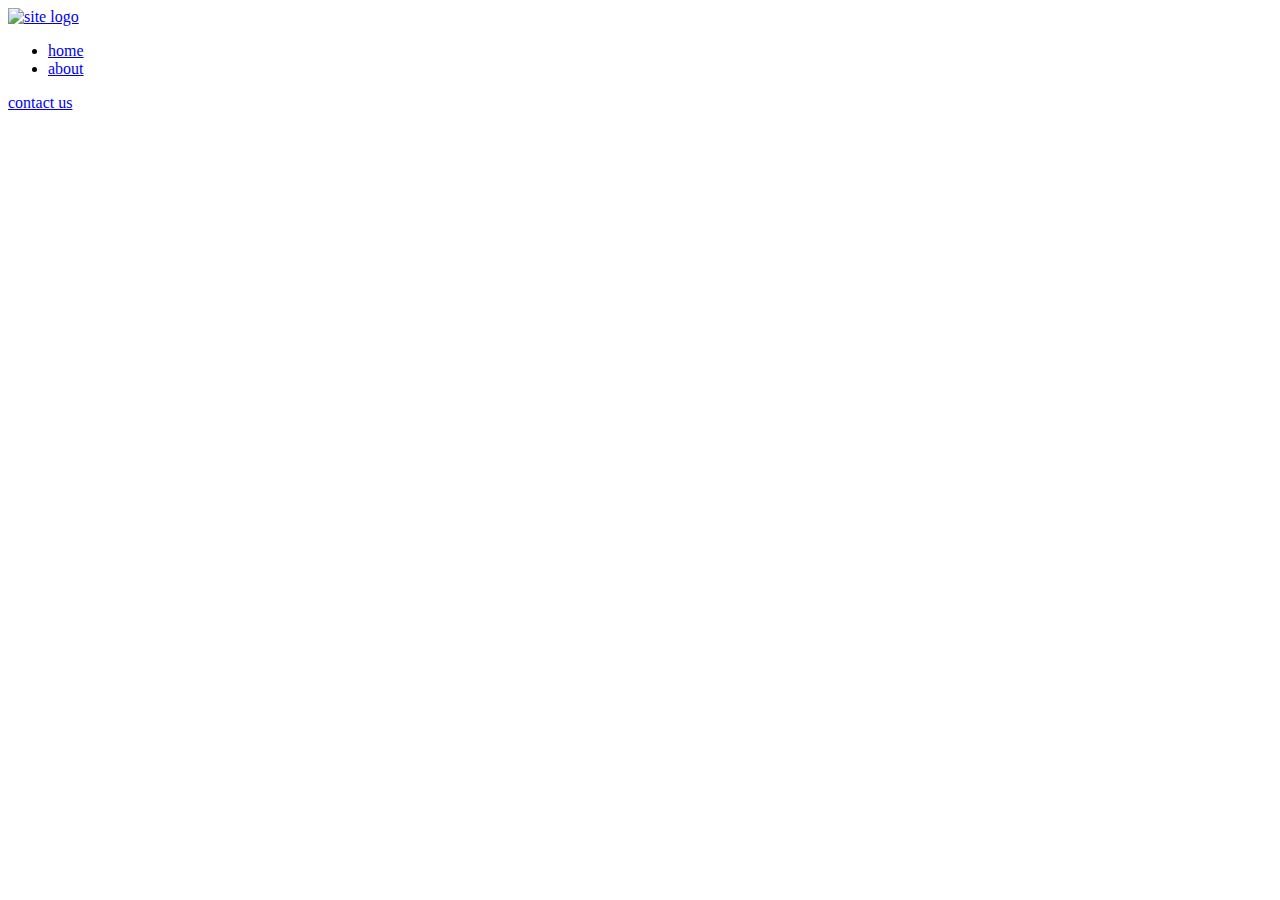
==== index.html @ 098c2d36 "site-header" ====
<!DOCTYPE html>
<html lang="en">
<head>
    <meta charset="UTF-8">
    <meta http-equiv="X-UA-Compatible" content="IE=edge">
    <meta name="viewport" content="width=device-width, initial-scale=1.0">
    <title>Document</title>

    <link rel="stylesheet" href="./css/normalize.css">
    <link rel="stylesheet" href="./css/style.css">

    <!-- <link rel="stylesheet" href="./css/main.min.css"> -->
</head>
<body>

    <!-- Header start -->


    <!-- Header finish -->
    
    <header class="site-header">
        <div class="container">
            <div class="site-header__wrapper header-wrapper">
                <a class="header-wrapper__logo" href="index.html">
                    <img class="header-wrapper__img" src="./images/logo.svg" alt="site logo">
                </a>
                <ul class="header-wrapper__list header-list">
                    <li class="header-list__item">
                        <a class="header-list__link" href="index.html">home</a>
                    </li>
                    <li class="header-list__item">
                        <a class="header-list__link" href="#">about</a>
                    </li>
                </ul>
                <a class="header-wrapper__contact" href="#">contact us</a>
            </div>
        </div>
    </header>
    <!-- Main start -->

    <main class="site-main">

        <!-- Hero section start  -->

        <section class="hero-section">

        </section>

        <!-- Hero section finish  -->

    </main>

    <!-- Main finish  -->

    <!-- Footer start -->

    <footer class="site-footer">

    </footer>
    
    <!-- Footer finish -->


    <script src="./js/main.js"></script>
</body>
</html>
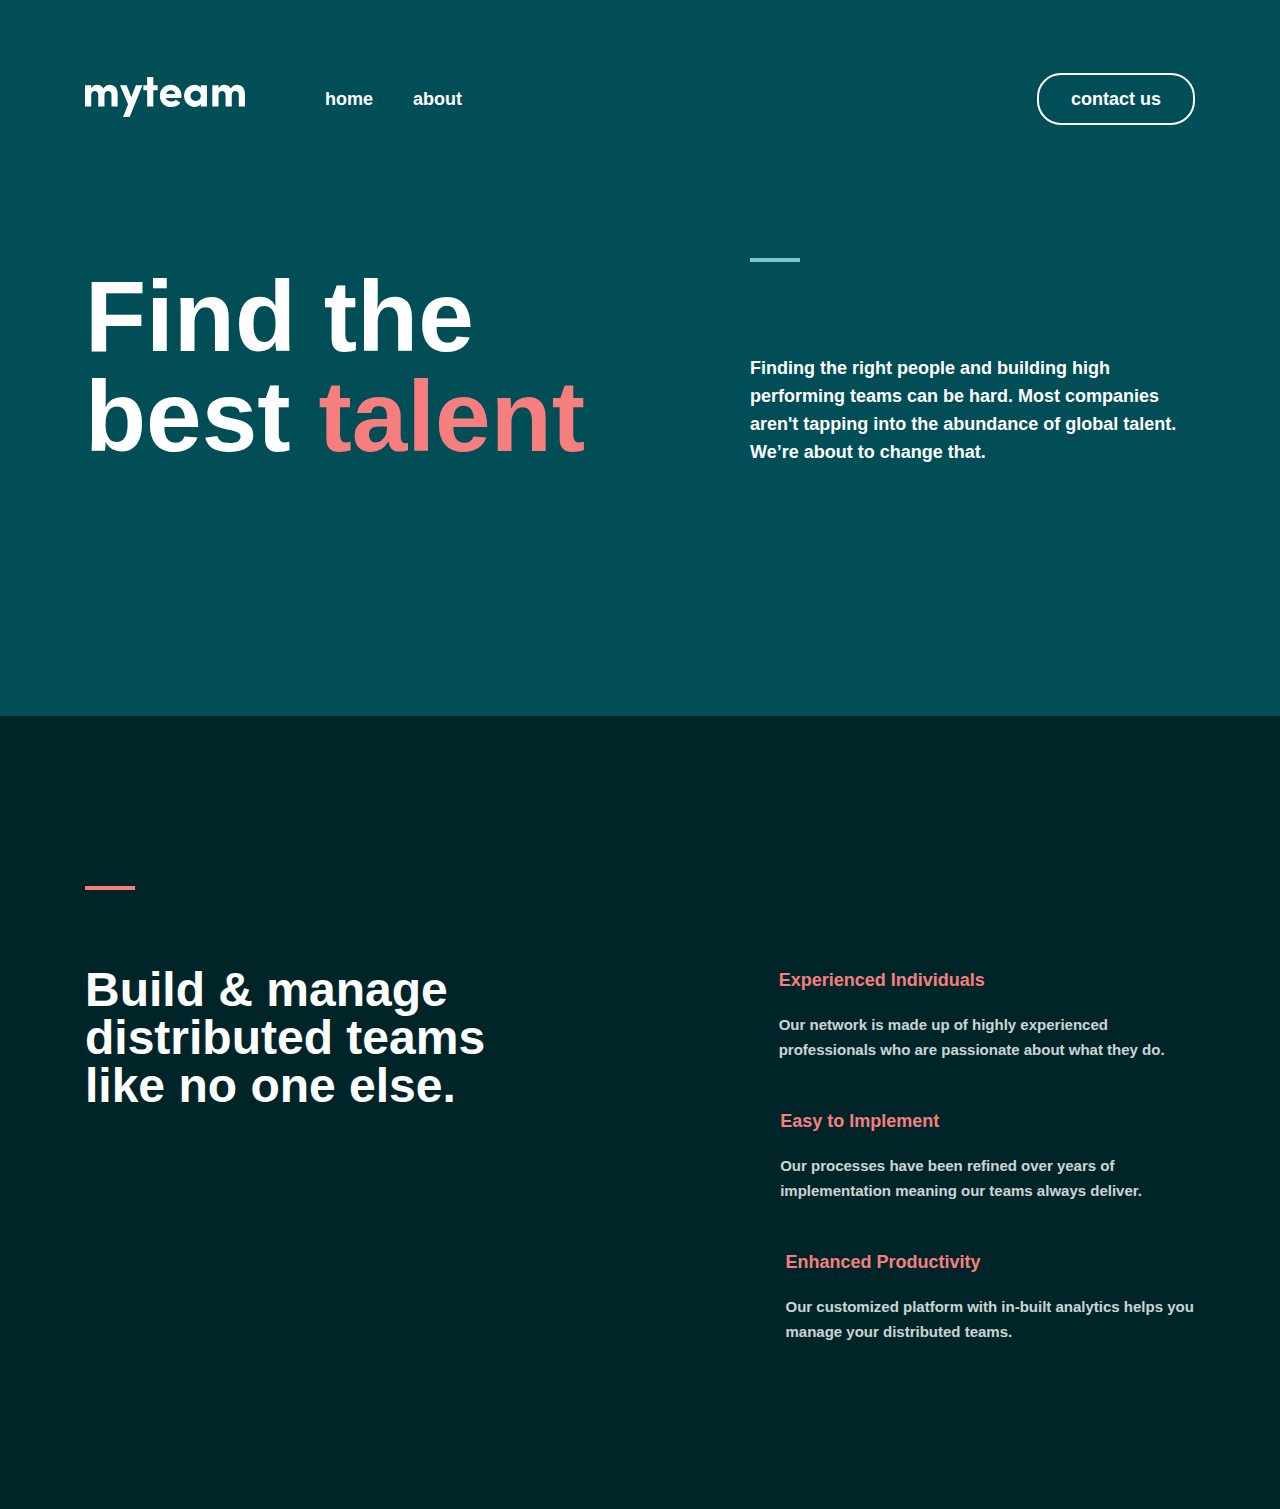
==== commit b46ec6c9: "Merge pull request #1 from Yashnarbek/main" ====
--- a/index.html
+++ b/index.html
@@ -7,7 +7,7 @@
     <title>Document</title>
 
     <link rel="stylesheet" href="./css/normalize.css">
-    <link rel="stylesheet" href="./css/style.css">
+    <link rel="stylesheet" href="./css/main.css">
 
     <!-- <link rel="stylesheet" href="./css/main.min.css"> -->
 </head>
@@ -41,13 +41,52 @@
     <main class="site-main">
 
         <!-- Hero section start  -->
-
         <section class="hero-section">
-
+            <div class="container">
+                <div class="hero-section__wrapper hero-inner">
+                    <div class="hero-inner__left">
+                        <h1 class="hero-inner__heading">Find the best <span class="talant">talent</span></h1>
+                    </div>
+                    <div class="hero-inner__right">
+                        <p class="hero-inner__title">Finding the right people and building high performing teams can be hard. Most companies aren't tapping into the abundance of global talent. We’re about to change that.</p>
+                    </div>
+                </div>
+            </div>
         </section>
-
         <!-- Hero section finish  -->
 
+
+        <!-- build section start -->
+        <section class="build-section">
+            <div class="container">
+                <div class="build-section__wrapper">
+                    <div class="build-section__left">
+                        <h2 class="build-section__heading">Build & manage distributed teams like no one else.</h2>
+                    </div>
+                    <ul class="build-section__right build-list">
+                        <li class="build-list__item">
+                            <div class="build-list__box build-item-box">
+                                <h3 class="build-item-box__heading">Experienced Individuals</h3>
+                                <p class="build-item-box__title">Our network is made up of highly experienced professionals who are passionate about what they do.</p>
+                            </div>
+                        </li>
+                        <li class="build-list__item">
+                            <div class="build-list__box build-item-box">
+                                <h3 class="build-item-box__heading">Easy to Implement</h3>
+                                <p class="build-item-box__title">Our processes have been refined over years of implementation meaning our teams always deliver.</p>
+                            </div>
+                        </li>
+                        <li class="build-list__item">
+                            <div class="build-list__box build-item-box">
+                                <h3 class="build-item-box__heading">Enhanced Productivity</h3>
+                                <p class="build-item-box__title">Our customized platform with in-built analytics helps you manage your distributed teams.</p>
+                            </div>
+                        </li>
+                    </ul>
+                </div>
+            </div>
+        </section>
+        <!-- build section finish  -->
     </main>
 
     <!-- Main finish  -->
--- a/css/main.css
+++ b/css/main.css
@@ -0,0 +1,319 @@
+/* ROOT */
+:root{
+    --main-font-family: "Livvic", "Arial", sans-serif; 
+    --main-regular-font-weight: 600;
+    --main-body-bg-color: #fff;
+    --main-text-color: #F67E7E;
+    --main-font-size:15px;
+}
+/* livvic-regular - latin */
+@font-face {
+  font-family: "Livvic";
+  font-style: normal;
+  font-weight: 400;
+  font-display: swap;
+  src: 
+       url("../fonts/livvic-v13-latin-regular.woff2") format("woff2"), /* Chrome 26+, Opera 23+, Firefox 39+ */
+       url("../fonts/livvic-v13-latin-regular.woff") format("woff"); /* Chrome 6+, Firefox 3.6+, IE 9+, Safari 5.1+ */
+}
+/* livvic-600 - latin */
+@font-face {
+  font-family: "Livvic";
+  font-style: normal;
+  font-weight: 600;
+  font-display: swap;
+  src:
+       url("../fonts/livvic-v13-latin-600.woff2") format("woff2"), /* Chrome 26+, Opera 23+, Firefox 39+ */
+       url("../fonts/livvic-v13-latin-600.woff") format("woff"); /* Chrome 6+, Firefox 3.6+, IE 9+, Safari 5.1+ */
+}
+/* livvic-700 - latin */
+@font-face {
+  font-family: "Livvic";
+  font-style: normal;
+  font-weight: 700;
+  font-display: swap;
+  src: 
+       url("../fonts/livvic-v13-latin-700.woff2") format("woff2"), /* Chrome 26+, Opera 23+, Firefox 39+ */
+       url("../fonts/livvic-v13-latin-700.woff") format("woff"); /* Chrome 6+, Firefox 3.6+, IE 9+, Safari 5.1+ */
+}
+
+*{
+    box-sizing: border-box;
+}
+
+html{
+    height: 100%;
+}
+
+img{
+    display: block;
+    height: 100%;
+}
+
+body{
+    font-family: "Livvic", "Arial", sans-serif; 
+    font-weight: 400;
+    display: flex;
+    flex-direction: column;
+    height: 100%;
+    margin: 0;
+    background-color: var(--main-body-bg-color);
+}
+
+.container{
+    max-width: 1150px;
+    margin: 0 auto;
+    padding: 0 20px;
+}
+.site-main{
+    flex-grow: 1;
+}
+   
+    /* Header start */
+
+.site-header {
+    padding-top: 73px;
+    padding-bottom: 73px;
+    background-color: #014E56;
+}
+.site-header__wrapper {
+    display: flex;
+    align-items: center;
+}
+
+.header-wrapper__logo {
+    display: inline-block;
+    text-decoration: none;
+}
+.header-wrapper__img {
+    display: inline-block;
+}
+.header-wrapper__list {
+    list-style: none;
+    display: flex;
+    align-items: center;
+    margin: 0 auto 0 80px;
+    padding-left: 0;
+}
+.header-list__item {
+    margin-right: 40px;
+}
+.header-list__item:last-child {
+    margin-right: 0;
+}
+.header-list__link {
+    text-decoration: none;
+    font-weight: var(--main-regular-font-weight);
+    font-size: 18px;
+    line-height: 28px;
+    color: var(--main-body-bg-color);
+}
+.header-list__link:hover {
+    color: var(--main-text-color);
+}
+.header-wrapper__contact {
+    padding: 10px 32px;
+    font-weight: var(--main-regular-font-weight);
+    font-size: 18px;
+    line-height: 28px;
+    text-decoration: none;
+    color: var(--main-body-bg-color);
+    border: 2px solid #ffffff;
+    border-radius: 24px;
+}
+.header-wrapper__contact:hover {
+    background-color: var(--main-body-bg-color);
+    color: #002529;
+}
+
+    /* Header finish */
+
+    /* Main start */
+
+    /* Hero section start */
+
+.hero-section {
+    overflow: hidden;
+    background-color: #014E56;
+    padding-top: 60px;
+    padding-bottom: 250px;
+}
+.hero-section__wrapper {
+    display: flex;
+    justify-content: space-between;
+    align-items: flex-end;
+}
+.hero-inner__left {
+    position: relative;
+    width: 600px;
+}
+.hero-inner__left::before {
+    position: absolute;
+    top: 10px;
+    left: -140px;
+    margin-bottom: 70px;
+    content: "";
+    display: inline-block;
+    width: 100px;
+    height: 400px;
+    background-image: url("../images/left-cercle.svg");
+    background-repeat: no-repeat;
+    background-size: contain;
+}
+.hero-inner__heading {
+    margin-top: 0;
+    margin-bottom: 0;
+    font-weight: 700;
+    font-size: 100px;
+    line-height: 100px;
+    color: var(--main-body-bg-color);
+}
+.talant {
+    color: var(--main-text-color);
+    font-weight: 700;
+    font-size: 100px;
+    line-height: 100px;
+}
+.hero-inner__right {
+    position: relative;
+    width: 445px;
+}
+.hero-inner__right::before {
+    margin-bottom: 70px;
+    content: "";
+    display: inline-block;
+    width: 50px;
+    height: 4px;
+    background-color: #79C8C7;
+}
+.hero-inner__right::after {
+    position: absolute;
+    top: 347px;
+    margin-bottom: 70px;
+    content: "";
+    display: inline-block;
+    width: 400px;
+    height: 400px;
+    background-image: url("../images/cercle.svg");
+    background-repeat: no-repeat;
+    background-size: contain;
+}
+.hero-inner__title {
+    margin-bottom: 0;
+    font-weight: var(--main-regular-font-weight);
+    font-size: 18px;
+    line-height: 28px;
+    color: var(--main-body-bg-color);
+}       
+
+     /* Hero section finish */
+/* build section start  */
+.build-section {
+    overflow: hidden;
+    padding-top: 250px;
+    padding-bottom: 120px;
+    background-color: #002529;
+}
+.build-section__wrapper {
+    display: flex;
+    justify-content: space-between;
+}
+.build-section__left {
+    position: relative;
+    width: 440px;
+}
+.build-section__left::before {
+    position: absolute;
+    top: -80px;
+    margin-bottom: 70px;
+    content: "";
+    display: inline-block;
+    width: 50px;
+    height: 4px;
+    background-color: #F67E7E;
+}
+.build-section__heading {
+    margin-top: 0;
+    font-weight: 700;
+    font-size: 48px;
+    line-height: 48px;
+    color: var(--main-body-bg-color);
+}
+.build-section__right {
+    position: relative;
+    width: 500px;
+    padding-left: 0;
+    margin: 0;
+}
+.build-section__right::after {
+    position: absolute;
+    right: -180px;
+    top: 290px;
+    content: "";
+    display: inline-block;
+    width: 120px;
+    height: 250px;
+    background-image: url("../images/cercle-right.svg");
+    background-repeat: no-repeat;
+    background-size: contain;
+}
+.build-list__item {
+    display: flex;
+    margin-bottom: 30px;
+    align-items: center;
+}
+.build-list__item:first-child::before {
+    content: "";
+    display: inline-block;
+    margin-right: 20px;
+    width: 110px;
+    height: 100px;
+    background-image: url("../images/experienced.svg");
+    background-repeat: no-repeat;
+    background-size: contain;
+}
+.build-list__item:nth-child(2)::before {
+    content: "";
+    display: inline-block;
+    margin-right: 20px;
+    width: 110px;
+    height: 100px;
+    background-image: url("../images/easy.svg");
+    background-repeat: no-repeat;
+    background-size: contain;
+}
+.build-list__item:last-child::before {
+    content: "";
+    display: inline-block;
+    margin-right: 20px;
+    width: 110px;
+    height: 100px;
+    background-image: url("../images/enhenced.svg");
+    background-repeat: no-repeat;
+    background-size: contain;
+}
+.build-item-box__heading {
+    margin-top: 0;
+    font-weight: 700;
+    font-size: 18px;
+    line-height: 28px;
+    color: var(--main-text-color);
+}
+.build-item-box__title {
+    font-weight: 600;
+    font-size: 15px;
+    line-height: 25px;
+    color: var(--main-body-bg-color);
+    opacity: 0.8;
+}
+/* build section start  */
+     /* Main finish */
+
+    /* Footer start  */
+ 
+.site-footer{
+
+}
+
+
+    /* Footer start  */
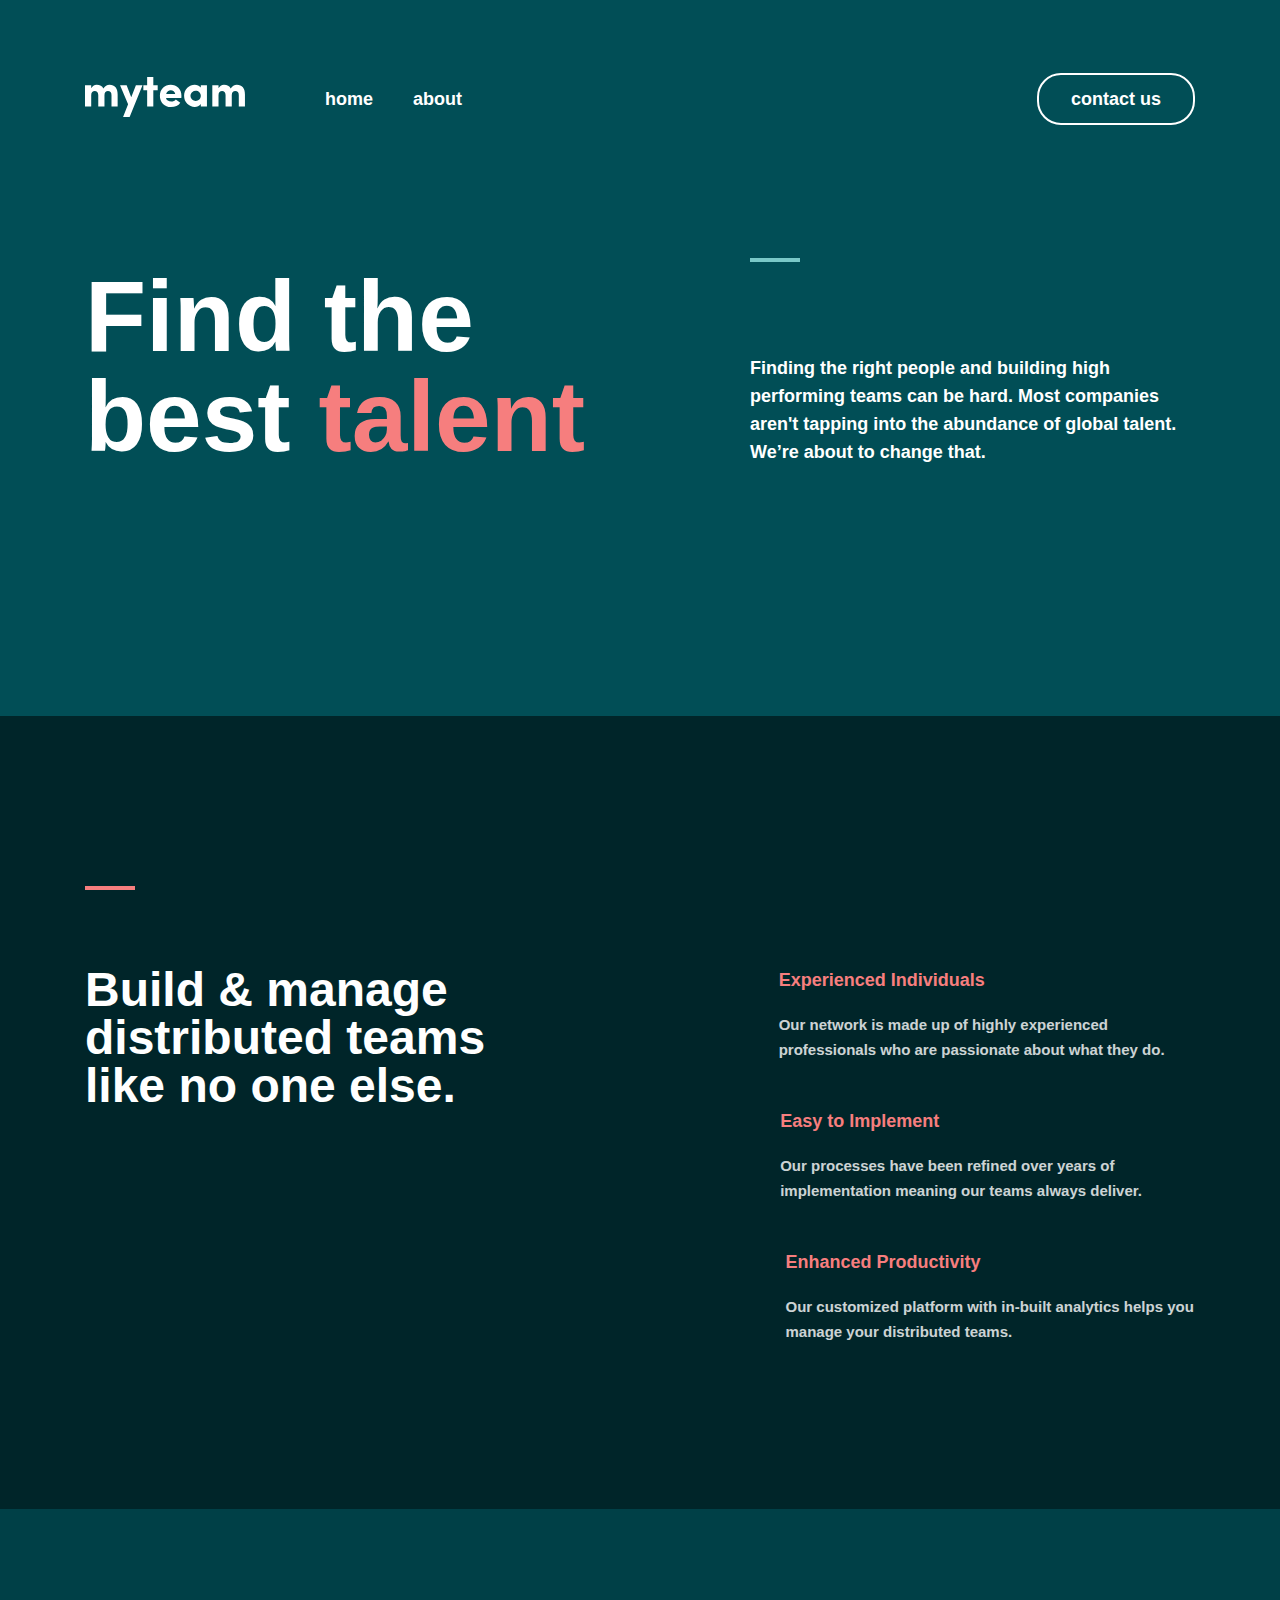
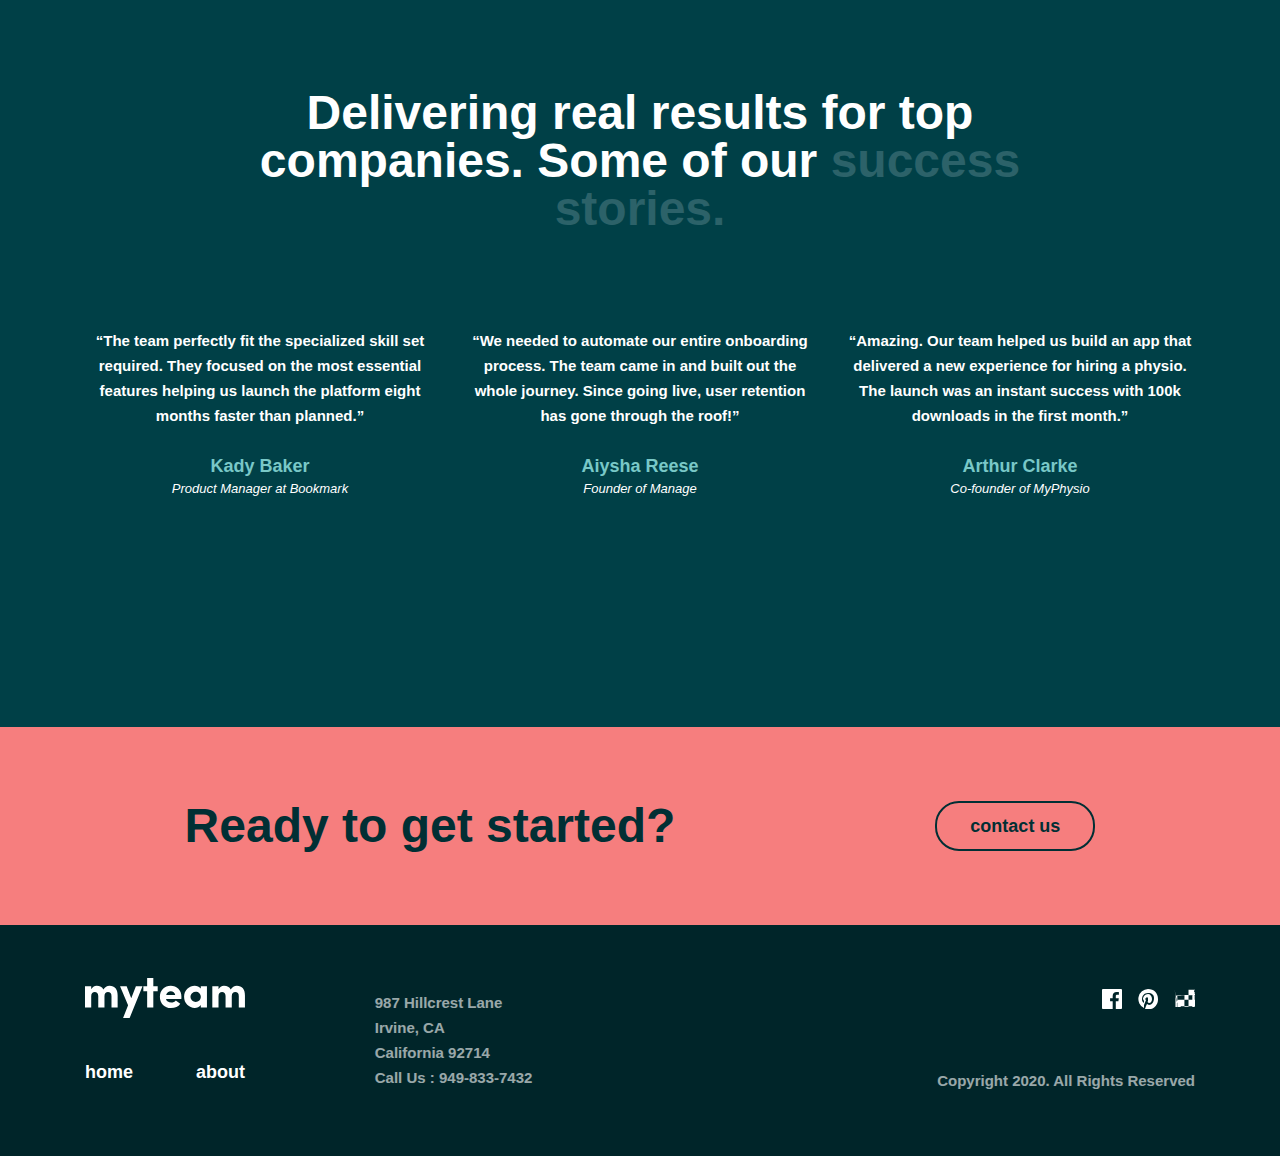
==== commit ddd42ade: "aAdd prefix and mini file" ====
--- a/index.html
+++ b/index.html
@@ -5,17 +5,18 @@
     <meta http-equiv="X-UA-Compatible" content="IE=edge">
     <meta name="viewport" content="width=device-width, initial-scale=1.0">
     <title>Document</title>
-
+<!--     
     <link rel="stylesheet" href="./css/normalize.css">
-    <link rel="stylesheet" href="./css/main.css">
-
+    <link rel="stylesheet" href="./css/main.css"> -->
+    <link rel="stylesheet" href="./css/main.min.css">
+    
     <!-- <link rel="stylesheet" href="./css/main.min.css"> -->
 </head>
 <body>
-
+    
     <!-- Header start -->
-
-
+    
+    
     <!-- Header finish -->
     
     <header class="site-header">
@@ -29,17 +30,17 @@
                         <a class="header-list__link" href="index.html">home</a>
                     </li>
                     <li class="header-list__item">
-                        <a class="header-list__link" href="#">about</a>
+                        <a class="header-list__link" href="./about.html">about</a>
                     </li>
                 </ul>
-                <a class="header-wrapper__contact" href="#">contact us</a>
+                <a class="header-wrapper__contact" href="./contact.html">contact us</a>
             </div>
         </div>
     </header>
     <!-- Main start -->
-
+    
     <main class="site-main">
-
+        
         <!-- Hero section start  -->
         <section class="hero-section">
             <div class="container">
@@ -54,8 +55,8 @@
             </div>
         </section>
         <!-- Hero section finish  -->
-
-
+        
+        
         <!-- build section start -->
         <section class="build-section">
             <div class="container">
@@ -87,19 +88,155 @@
             </div>
         </section>
         <!-- build section finish  -->
+        <section class="top-company">
+            <div class="container">
+                <div class="top-company__box">
+                    <h2 class="top-company__title">
+                        Delivering real results for top companies. Some of our <span class="green">success stories.</span>
+                    </h2>
+                </div>
+                <ul class="top-company__list">
+                    <li class="top-company__item">
+                        <blockquote class="top-company__text" cite="Kady Baker">
+                            “The team perfectly fit the specialized skill set required. They focused on the most essential
+                            features helping us
+                            launch the platform eight months faster than planned.”
+                        </blockquote>
+                        <span class="top-company__founder">
+                            Kady Baker
+                        </span>
+                        <i class="top-company__product">
+                            Product Manager at Bookmark
+                        </i>
+                    </li>
+                    <li class="top-company__item">
+                        <blockquote class="top-company__text" cite="Kady Baker">
+                            “We needed to automate our entire onboarding process. The team came in and built out the whole
+                            journey. Since going
+                            live, user retention has gone through the roof!”
+                        </blockquote>
+                        <span class="top-company__founder">
+                            Aiysha Reese
+                        </span>
+                        <i class="top-company__product top-company--Aisha">
+                            Founder of Manage
+                        </i>
+                    </li>
+                    <li class="top-company__item">
+                        <blockquote class="top-company__text" cite="Kady Baker">
+                            “Amazing. Our team helped us build an app that delivered a new experience for hiring a physio. The
+                            launch was an instant
+                            success with 100k downloads in the first month.”
+                        </blockquote>
+                        <span class="top-company__founder">
+                            Arthur Clarke
+                        </span>
+                        <i class="top-company__product top-company--artur ">
+                            Co-founder of MyPhysio
+                        </i>
+                    </li>
+                </ul>
+            </div>
+        </section>
+        
+        <!-- Top company section finish-->
+        
+        <!-- Article start -->
+        
+        <article class="article">
+            <div class="container">
+                <div class="article__box">
+                    <h2 class="article__title">
+                        Ready to get started?
+                    </h2>
+                    <a class="article__link" href="./contact.html">contact us</a>
+                </div>
+                
+            </div>
+        </article>
     </main>
-
+    
     <!-- Main finish  -->
-
+    
     <!-- Footer start -->
-
     <footer class="site-footer">
-
+        <div class="container">
+            <div class="site-footer__info">
+                <div class="site-footer__about">
+                    <a class="site-footer__logo" href="./index.html"><img src="./images/logo.svg" alt="site logo"></a>
+                    <ul class="site-footer__more-list">
+                        <li class="site-footer__more-item">
+                            <a class="site-footer__more-link" href="#">home</a>
+                        </li>
+                        <li class="site-footer__more-item">
+                            <a class="site-footer__more-link" href="#">about</a>
+                        </li>
+                    </ul>
+                </div>
+                <ul class="site-footer__list">
+                    <li class="site-footer__item">
+                        <span class="site-footer__text">
+                            987 Hillcrest Lane
+                        </span>
+                    </li>
+                    <li class="site-footer__item">
+                        <span class="site-footer__text">
+                            Irvine, CA
+                        </span>
+                    </li>
+                    <li class="site-footer__item">
+                        <span class="site-footer__text">
+                            California 92714
+                        </span>
+                    </li>
+                    <li class="site-footer__item">
+                        <span class="site-footer__text">
+                            Call Us : 949-833-7432
+                        </span>
+                    </li>
+                </ul>
+                <div class="site-footer__mini-box">
+                    <ul class="site-footer__message-list">
+                        <li class="site-footer__message-item">
+                            <a class="site-footer__message-links" href="https://www.facebook.com/" target="blank">
+                                <svg width="20" height="20" viewBox="0 0 20 20" fill="currentColor"
+                                    xmlns="http://www.w3.org/2000/svg">
+                                    <path id="facebook"
+                                        d="M18.8958 0H1.10417C0.494167 0 0 0.494167 0 1.10417V18.8967C0 19.5058 0.494167 20 1.10417 20H10.6833V12.255H8.07667V9.23667H10.6833V7.01083C10.6833 4.4275 12.2608 3.02083 14.5658 3.02083C15.67 3.02083 16.6183 3.10333 16.895 3.14V5.84L15.2967 5.84083C14.0433 5.84083 13.8008 6.43667 13.8008 7.31V9.2375H16.79L16.4008 12.2558H13.8008V20H18.8975C19.5058 20 20 19.5058 20 18.8958V1.10417C20 0.494167 19.5058 0 18.8958 0Z"
+                                        fill="currentColor" />
+                                </svg>
+                            </a>
+                        </li>
+                        <li class="site-footer__message-item">
+                            <a class="site-footer__message-links" href="https://www.pinterest.ru/" target="blank">
+                                <svg width="20" height="20" fill="currentColor" xmlns="http://www.w3.org/2000/svg">
+                                    <path
+                                        d="M10 0a10 10 0 0 0-4 19v-3l2-5-1-1 2-2 1 1v3c-1 1 0 2 1 2 2 0 3-2 3-4 0-3-2-5-4-5-3 0-5 3-5 5l1 2v2c-2-1-2-3-2-4 0-3 2-6 6-6s6 2 6 5c0 4-2 7-5 7l-2-1-1 2-1 3a10 10 0 0 0 13-10c0-6-4-10-10-10Z"
+                                        fill="currentColor" />
+                                </svg>
+                            </a>
+                        </li>
+                        <li class="site-footer__message-item">
+                            <a class="site-footer__message-links" href="https://www.twitter.com/" target="blank">
+                                <svg width="21" height="18" viewBox="0 0 21 18" fill="currentColor"
+                                    xmlns="http://www.w3.org/2000/svg">
+                                    <path id="twitter"
+                                        d="M20.6667 2.79746C19.9309 3.12412 19.14 3.34412 18.31 3.44329C19.1575 293579 19.8084 2.13162 20.1142 1.17329C19.3217 1.64329 18.4434 1.98496 175084 2.16912C16.7609 1.37162 15.6934 0.873291 14.5134 0.873291C11.8642 0873291 9.91752 3.34496 10.5159 5.91079C7.10669 5.73996 4.08335 4.10662 205919 1.62412C0.984187 3.46829 1.50169 5.88079 3.32835 7.10246C2.65669 708079 2.02335 6.89662 1.47085 6.58912C1.42585 8.48996 2.78835 10.2683 476169 10.6641C4.18419 10.8208 3.55169 10.8575 2.90835 10.7341C3.43002 123641 4.94502 13.55 6.74169 13.5833C5.01669 14.9358 2.84335 15.54 0.66668715.2833C2.48252 16.4475 4.64002 17.1266 6.95669 17.1266C14.575 17.1266 188792 10.6925 18.6192 4.92162C19.4209 4.34246 20.1167 3.61996 20.6667 279746Z"
+                                        fill="currentColor" />
+                                </svg>
+                            </a>
+                        </li>
+                    </ul>
+                    <p class="site-footer__mini-text">
+                        Copyright 2020. All Rights Reserved
+                    </p>
+                </div>
+            </div>
+        </div>
     </footer>
-    
-    <!-- Footer finish -->
-
-
-    <script src="./js/main.js"></script>
-</body>
-</html>+    <!-- footer finish -->
+        
+        
+        <script src="./js/main.js"></script>
+    </body>
+    </html>--- a/css/main.css
+++ b/css/main.css
@@ -1,3 +1,10 @@
+/*
+* Prefixed by https://autoprefixer.github.io
+* PostCSS: v8.4.14,
+* Autoprefixer: v10.4.7
+* Browsers: last 4 version
+*/
+
 /* ROOT */
 :root{
     --main-font-family: "Livvic", "Arial", sans-serif; 
@@ -8,37 +15,38 @@
 }
 /* livvic-regular - latin */
 @font-face {
-  font-family: "Livvic";
-  font-style: normal;
-  font-weight: 400;
-  font-display: swap;
-  src: 
-       url("../fonts/livvic-v13-latin-regular.woff2") format("woff2"), /* Chrome 26+, Opera 23+, Firefox 39+ */
-       url("../fonts/livvic-v13-latin-regular.woff") format("woff"); /* Chrome 6+, Firefox 3.6+, IE 9+, Safari 5.1+ */
+    font-family: "Livvic";
+    font-style: normal;
+    font-weight: 400;
+    font-display: swap;
+    src: 
+    url("../fonts/livvic-v13-latin-regular.woff2") format("woff2"), /* Chrome 26+, Opera 23+, Firefox 39+ */
+    url("../fonts/livvic-v13-latin-regular.woff") format("woff"); /* Chrome 6+, Firefox 3.6+, IE 9+, Safari 5.1+ */
 }
 /* livvic-600 - latin */
 @font-face {
-  font-family: "Livvic";
-  font-style: normal;
-  font-weight: 600;
-  font-display: swap;
-  src:
-       url("../fonts/livvic-v13-latin-600.woff2") format("woff2"), /* Chrome 26+, Opera 23+, Firefox 39+ */
-       url("../fonts/livvic-v13-latin-600.woff") format("woff"); /* Chrome 6+, Firefox 3.6+, IE 9+, Safari 5.1+ */
+    font-family: "Livvic";
+    font-style: normal;
+    font-weight: 600;
+    font-display: swap;
+    src:
+    url("../fonts/livvic-v13-latin-600.woff2") format("woff2"), /* Chrome 26+, Opera 23+, Firefox 39+ */
+    url("../fonts/livvic-v13-latin-600.woff") format("woff"); /* Chrome 6+, Firefox 3.6+, IE 9+, Safari 5.1+ */
 }
 /* livvic-700 - latin */
 @font-face {
-  font-family: "Livvic";
-  font-style: normal;
-  font-weight: 700;
-  font-display: swap;
-  src: 
-       url("../fonts/livvic-v13-latin-700.woff2") format("woff2"), /* Chrome 26+, Opera 23+, Firefox 39+ */
-       url("../fonts/livvic-v13-latin-700.woff") format("woff"); /* Chrome 6+, Firefox 3.6+, IE 9+, Safari 5.1+ */
+    font-family: "Livvic";
+    font-style: normal;
+    font-weight: 700;
+    font-display: swap;
+    src: 
+    url("../fonts/livvic-v13-latin-700.woff2") format("woff2"), /* Chrome 26+, Opera 23+, Firefox 39+ */
+    url("../fonts/livvic-v13-latin-700.woff") format("woff"); /* Chrome 6+, Firefox 3.6+, IE 9+, Safari 5.1+ */
 }
 
 *{
-    box-sizing: border-box;
+    -webkit-box-sizing: border-box;
+            box-sizing: border-box;
 }
 
 html{
@@ -53,12 +61,19 @@
 body{
     font-family: "Livvic", "Arial", sans-serif; 
     font-weight: 400;
-    display: flex;
-    flex-direction: column;
+    display: -webkit-box;
+    display: -ms-flexbox;
+    display: flex;
+    -webkit-box-orient: vertical;
+    -webkit-box-direction: normal;
+        -ms-flex-direction: column;
+            flex-direction: column;
     height: 100%;
     margin: 0;
     background-color: var(--main-body-bg-color);
-}
+    overflow-x: hidden;
+}
+
 
 .container{
     max-width: 1150px;
@@ -66,10 +81,12 @@
     padding: 0 20px;
 }
 .site-main{
-    flex-grow: 1;
-}
-   
-    /* Header start */
+    -webkit-box-flex: 1;
+        -ms-flex-positive: 1;
+            flex-grow: 1;
+}
+
+/* Header start */
 
 .site-header {
     padding-top: 73px;
@@ -77,8 +94,12 @@
     background-color: #014E56;
 }
 .site-header__wrapper {
-    display: flex;
-    align-items: center;
+    display: -webkit-box;
+    display: -ms-flexbox;
+    display: flex;
+    -webkit-box-align: center;
+        -ms-flex-align: center;
+            align-items: center;
 }
 
 .header-wrapper__logo {
@@ -90,8 +111,12 @@
 }
 .header-wrapper__list {
     list-style: none;
-    display: flex;
-    align-items: center;
+    display: -webkit-box;
+    display: -ms-flexbox;
+    display: flex;
+    -webkit-box-align: center;
+        -ms-flex-align: center;
+            align-items: center;
     margin: 0 auto 0 80px;
     padding-left: 0;
 }
@@ -126,11 +151,11 @@
     color: #002529;
 }
 
-    /* Header finish */
-
-    /* Main start */
-
-    /* Hero section start */
+/* Header finish */
+
+/* Main start */
+
+/* Hero section start */
 
 .hero-section {
     overflow: hidden;
@@ -138,10 +163,19 @@
     padding-top: 60px;
     padding-bottom: 250px;
 }
+.hero-section--bottom{
+    padding-bottom: 170px;
+}
 .hero-section__wrapper {
-    display: flex;
-    justify-content: space-between;
-    align-items: flex-end;
+    display: -webkit-box;
+    display: -ms-flexbox;
+    display: flex;
+    -webkit-box-pack: justify;
+        -ms-flex-pack: justify;
+            justify-content: space-between;
+    -webkit-box-align: end;
+        -ms-flex-align: end;
+            align-items: flex-end;
 }
 .hero-inner__left {
     position: relative;
@@ -150,7 +184,7 @@
 .hero-inner__left::before {
     position: absolute;
     top: 10px;
-    left: -140px;
+    left: -205px;
     margin-bottom: 70px;
     content: "";
     display: inline-block;
@@ -168,6 +202,7 @@
     line-height: 100px;
     color: var(--main-body-bg-color);
 }
+
 .talant {
     color: var(--main-text-color);
     font-weight: 700;
@@ -177,6 +212,15 @@
 .hero-inner__right {
     position: relative;
     width: 445px;
+}
+.hero-inner--text {
+    width: 730px;
+}
+.hero-inner--none::before{
+    display: none;
+}
+.hero-inner--none{
+    margin-bottom: 80px;
 }
 .hero-inner__right::before {
     margin-bottom: 70px;
@@ -185,6 +229,9 @@
     width: 50px;
     height: 4px;
     background-color: #79C8C7;
+}
+.hero-inner--text::before{
+    background-color: #F67E7E; 
 }
 .hero-inner__right::after {
     position: absolute;
@@ -197,6 +244,22 @@
     background-image: url("../images/cercle.svg");
     background-repeat: no-repeat;
     background-size: contain;
+}
+.hero-inner--text::after{
+    display: none;
+}
+.hero-inner__title--bg-img::after{
+    position: absolute;
+    top: 178px;
+    left: 712px;
+    background-image: url("../images/Group 8.svg");
+    background-repeat: no-repeat;
+    width: 200px;
+    height: 200px;
+    content: "";
+    display: inline-block;
+    
+    
 }
 .hero-inner__title {
     margin-bottom: 0;
@@ -206,7 +269,7 @@
     color: var(--main-body-bg-color);
 }       
 
-     /* Hero section finish */
+/* Hero section finish */
 /* build section start  */
 .build-section {
     overflow: hidden;
@@ -215,8 +278,12 @@
     background-color: #002529;
 }
 .build-section__wrapper {
-    display: flex;
-    justify-content: space-between;
+    display: -webkit-box;
+    display: -ms-flexbox;
+    display: flex;
+    -webkit-box-pack: justify;
+        -ms-flex-pack: justify;
+            justify-content: space-between;
 }
 .build-section__left {
     position: relative;
@@ -247,7 +314,7 @@
 }
 .build-section__right::after {
     position: absolute;
-    right: -180px;
+    right: -222px;
     top: 290px;
     content: "";
     display: inline-block;
@@ -258,9 +325,13 @@
     background-size: contain;
 }
 .build-list__item {
+    display: -webkit-box;
+    display: -ms-flexbox;
     display: flex;
     margin-bottom: 30px;
-    align-items: center;
+    -webkit-box-align: center;
+        -ms-flex-align: center;
+            align-items: center;
 }
 .build-list__item:first-child::before {
     content: "";
@@ -307,13 +378,710 @@
     opacity: 0.8;
 }
 /* build section start  */
-     /* Main finish */
-
-    /* Footer start  */
- 
+/* Top Company start */
+
+.top-company{
+    position: relative;
+    padding-top: 140px;
+    padding-bottom: 151px;
+    background-color: #004047;
+    background-image: url("../images/delivering-decor.svg");
+    background-position: calc(50% - 700px) calc(50% - 280px);
+    background-repeat: no-repeat;
+    background-size: 147px 100px;
+}
+.top-company__box{
+    width: 932px;
+    margin-right: auto;
+    margin-left: auto;
+    text-align: center;
+}
+.top-company__title{
+    font-weight: 700;
+    font-size: 48px;
+    line-height: 48px;
+    text-align: center;
+    color: #FFFFFF;
+}
+.green{
+    color: #2C6269;
+}
+.top-company__list{
+    display: -webkit-box;
+    display: -ms-flexbox;
+    display: flex;
+    -webkit-box-pack: justify;
+        -ms-flex-pack: justify;
+            justify-content: space-between;
+    padding: 0;
+}
+.top-company__list::after{
+    position: absolute;
+    top: calc(50% + 185px);
+    left: calc(50% + 660px);
+    background-image: url("../images/Group 8.svg");
+    background-repeat: no-repeat;
+    content: "";
+    display: inline-block;
+    width: 200px;
+    height: 200px;
+    /* background-size: 200px 200px; */
+    
+}
+.top-company__item{
+    position: relative;
+    list-style: none;
+    padding-top: 55px;
+    
+}
+.top-company__item::before{
+    position: absolute;
+    top: 20px;
+    left: 140px;
+    background-image: url("../images/iz.svg");
+    content: "";
+    background-repeat: no-repeat;
+    display: block;
+    width: 67px;
+    height: 56px;
+    background-size: 67px 56px;
+}
+.top-company__text{
+    position: relative;
+    font-weight: 600;
+    font-size: 15px;
+    line-height: 25px;
+    text-align: center;
+    color: #FFFFFF;
+    width: 350px;
+    text-align: center;
+    margin: 0;
+}
+.top-company__founder{
+    display: block;
+    font-weight: 700;
+    font-size: 18px;
+    margin-top: 24px;
+    line-height: 28px;
+    text-align: center;
+    color: #79C8C7;
+}
+.top-company__product{
+    display: block;
+    font-size: 13px;
+    line-height: 18px;
+    text-align: center;
+    color: #FFFFFF;
+}
+.top-company__product::after{
+    position: relative;
+    top: 35px;
+    left: 145px;
+    background-image: url("../images/kady.png");
+    background-repeat: no-repeat;
+    background-size: 62px 62px;
+    width: 62px;
+    height: 62px;
+    content: "";
+    display: block;
+}
+.top-company--Aisha:after{
+    background-image: url("../images/aiysha.png");
+}
+.top-company--artur::after{
+    background-image: url("../images/arthur.png");
+}
+@media
+only screen and (-webkit-min-device-pixel-ratio: 2),
+only screen and (     -o-min-device-pixel-ratio: 2/1),
+only screen and (        min-device-pixel-ratio: 2),
+only screen and (                -webkit-min-device-pixel-ratio: 2),
+only screen and (                -o-min-device-pixel-ratio: 2/1),
+only screen and (                min-resolution: 192dpi),
+only screen and (                min-resolution: 2dppx) {
+    
+    .top-company__product::after{
+        background-image: url("../images/kady@2x.png");
+    }
+    .top-company--Aisha:after{
+        background-image: url("../images/aiysha@2x.png");
+    }
+    .top-company--artur::after{
+        background-image: url("../images/arthur@2x.png");
+    }
+}
+/* Top Company finish */
+
+
+/* directors start */
+.directors {
+    padding-top: 140px;
+    padding-bottom: 125px;
+    background-color: #004047;
+}
+.directors__heading {
+    margin-top: 0;
+    margin-bottom: 70px;
+    font-weight: 700;
+    font-size: 48px;
+    line-height: 48px;
+    text-align: center;
+    color: var(--main-body-bg-color);
+}
+.directors-inner-list {
+    position: relative;
+    width: 100%;
+    display: -webkit-box;
+    display: -ms-flexbox;
+    display: flex;
+    -webkit-box-pack: justify;
+        -ms-flex-pack: justify;
+            justify-content: space-between;
+    -ms-flex-wrap: wrap;
+        flex-wrap: wrap;
+    list-style: none;
+    margin: 0;
+    padding-left: 0;
+}
+.directors-inner-list::before {
+    position: absolute;
+    z-index: 2;
+    top: -257px;
+    left: -205px;
+    content: "";
+    display: inline-block;
+    width: 100px;
+    height: 200px;
+    background-image: url("../images/Group.svg");
+    background-repeat: no-repeat;
+    background-size: contain;
+}
+.directors-inner-list::after {
+    position: absolute;
+    z-index: 3;
+    top: 690px;
+    right: -204px;
+    content: "";
+    display: inline-block;
+    width: 130px;
+    height: 100px;
+    background-image: url("../images/delivering-decor.svg");
+    background-repeat: no-repeat;
+    background-size: cover;
+}
+.directors-inner-list__item {
+    position: relative;
+    display: -webkit-box;
+    display: -ms-flexbox;
+    display: flex;
+    margin-bottom: 70px;
+    padding: 30px 0 10px 0;
+    width: 350px;
+    background-color: #012F34;
+
+    -webkit-transition: -webkit-transform 1s;
+
+    transition: -webkit-transform 1s;
+
+    -o-transition: transform 1s;
+
+    transition: transform 1s;
+
+    transition: transform 1s, -webkit-transform 1s;
+    
+}
+
+
+.directors-inner-list__top {
+    position: relative;
+    z-index: 5;
+    width: 254px;
+    display: -webkit-box;
+    display: -ms-flexbox;
+    display: flex;
+    -webkit-box-orient: vertical;
+    -webkit-box-direction: normal;
+        -ms-flex-direction: column;
+            flex-direction: column;
+    -webkit-box-align: center;
+        -ms-flex-align: center;
+            align-items: center;
+    margin-right: auto;
+    margin-left: auto;
+    background-color: #012F34;
+}
+.open {
+    z-index:-1;
+}
+.directors-inner-list__img {
+    display: inline-block;
+    width: 96px;
+    height: 100px;
+}
+.directors-inner-list__name {
+    margin-top: 20px;
+    margin-bottom: 0;
+    font-weight: 700;
+    font-size: 18px;
+    line-height: 28px;
+    text-align: center;
+    color: #79C8C7;
+}
+.directors-inner-list__title {
+    margin-top: 0;
+    margin-bottom: 0;
+    font-size: 15px;
+    line-height: 25px;
+    text-align: center;
+    color: var(--main-body-bg-color);
+}
+.open-close {
+    position: relative;
+    width: 50px;
+    height: 50px;
+    bottom: -35px;
+    top: 36px;
+    left: -3px;
+}
+
+.directors-inner-list__bottom {
+    position: absolute;
+    top: 0;
+    width: 350px;
+    padding: 25px 48px;
+    margin-right: auto;
+    margin-left: auto;
+    background-color: #012F34;
+}
+.directors-inner-list__text {
+    margin-bottom: 20px;
+    font-weight: 600;
+    font-size: 15px;
+    line-height: 25px;
+    text-align: center;
+    color: #FFFFFF;
+}
+.link-box {
+    display: -webkit-box;
+    display: -ms-flexbox;
+    display: flex;
+    -webkit-box-pack: center;
+        -ms-flex-pack: center;
+            justify-content: center;
+}
+.link-box__element {
+    margin-right: 20px;
+}
+.open-close-bottom{
+    display: block;
+    position: relative;
+    width: 50px;
+    height: 50px;
+    bottom: -50px;
+    margin-right: auto;
+    margin-left: auto;
+    -webkit-transform: rotate(45deg);
+        -ms-transform: rotate(45deg);
+            transform: rotate(45deg);
+}
+/* directors finish  */
+
+
+.clients{
+    position: relative;
+    background-color: #012F34;
+    padding-top: 140px;
+    padding-bottom: 151px;
+}
+.clients::before{
+    top: 0;
+    position: absolute;
+    width: 200px;
+    height: 200px;
+    display: inline-block;
+    content: "";
+    left: calc(50% - 760px);
+    background-image: url("../images/clients-bg.svg");
+    background-repeat: no-repeat;
+}
+.clients__title{
+    font-weight: 700;
+    font-size: 48px;
+    line-height: 48px;
+    text-align: center;
+    color: #FFFFFF;
+    margin-bottom: 70px;
+}
+.clients__list{
+    display: -webkit-box;
+    display: -ms-flexbox;
+    display: flex;
+    -webkit-box-pack: justify;
+        -ms-flex-pack: justify;
+            justify-content: space-between;
+    list-style: none;
+}
+
+/* Article start */
+.article{
+    background-image: url("../images/bottom-cercle.svg");
+    background-color:  #F67E7E;
+    background-repeat: no-repeat;
+    background-position: calc(50% - 659px) calc(50% + 27px);
+    padding-top: 35px;
+    padding-bottom: 35px;
+}
+.article__box{
+    display: -webkit-box;
+    display: -ms-flexbox;
+    display: flex;
+    -webkit-box-pack: center;
+        -ms-flex-pack: center;
+            justify-content: center;
+    -webkit-box-align: center;
+        -ms-flex-align: center;
+            align-items: center;
+}
+.article__title{
+    margin-right: 260px;
+    font-weight: 700;
+    font-size: 48px;
+    line-height: 48px;
+    color: #012F34;
+}
+.article__link{
+    font-weight: 600;
+    font-size: 18px;
+    line-height: 28px;
+    color: #012F34;
+    padding: 9px 33px;
+    background-color: transparent;
+    border: 2px solid #012F34;
+    border-radius: 24px;
+    text-decoration: none;
+}
+.article__link:hover{
+    color: #fff;
+    border: 2px solid white;
+    background-color: #012F34;
+    -webkit-transition: 0.5s ease;
+    -o-transition: 0.5s ease;
+    transition: 0.5s ease;
+}
+
+/* Article finish */
+
+
+/* contact bigen  */
+.site-main__contact {
+    padding-top: 120px;
+    padding-bottom: 120px;
+    background-color: #014E56;
+}
+
+.site-main__wrapper {
+    display: -webkit-box;
+    display: -ms-flexbox;
+    display: flex;
+    -webkit-box-align: center;
+        -ms-flex-align: center;
+            align-items: center;
+    -webkit-box-pack: justify;
+        -ms-flex-pack: justify;
+            justify-content: space-between;
+}
+.contact-wrapper__left {
+    width: 500px;
+}
+.contact-wrapper__heading {
+    margin-top: 0;
+    margin-bottom: 20px;
+    font-weight: 700;
+    font-size: 64px;
+    line-height: 100px;
+    color: var(--main-body-bg-color);
+}
+.contact-wrapper__title {
+    display: inline-block;
+    margin-bottom: 40px;
+    font-weight: 700;
+    font-size: 32px;
+    line-height: 48px;
+    color: #F67E7E;    
+}
+.contact-wrapper__list {
+}
+.contact-left-list {
+    margin: 0;
+    padding-left: 0;
+}
+.contact-left-list__item {
+    display: -webkit-box;
+    display: -ms-flexbox;
+    display: flex;
+    -webkit-box-align: center;
+        -ms-flex-align: center;
+            align-items: center;
+    margin-bottom: 20px;
+}
+.contact-left-list__item:first-child::before {
+    content: "";
+    display: inline-block;
+    margin-right: 20px;
+    width: 60px;
+    height: 60px;
+    background-image: url("../images/experienced.svg");
+    background-repeat: no-repeat;
+    background-size: contain;
+}
+.contact-left-list__item:nth-child(2)::before {
+    content: "";
+    display: inline-block;
+    margin-right: 20px;
+    width: 60px;
+    height: 60px;
+    background-image: url("../images/easy.svg");
+    background-repeat: no-repeat;
+    background-size: contain;
+}
+.contact-left-list__item:last-child::before {
+    content: "";
+    display: inline-block;
+    margin-right: 20px;
+    width: 60px;
+    height: 60px;
+    background-image: url("../images/enhenced.svg");
+    background-repeat: no-repeat;
+    background-size: contain;
+}
+.contact-left-list__title {
+    font-weight: 700;
+    font-size: 18px;
+    line-height: 28px;
+    color: var(--main-body-bg-color);    
+}
+.form-box {
+    width: 540px;
+}
+.form-box__inp-wrapper {
+
+}
+.form-box__inp {
+    width: 100%;
+    padding-bottom: 16px;
+    background-color: transparent;
+    outline: none;
+    border: none;
+    color: var(--main-body-bg-color);
+    border-bottom: 1px solid #ffffff;
+}
+.form-box__inp:focus {
+    border-bottom: 1px solid @fff;
+}
+.form-box__inp::-webkit-input-placeholder {
+    font-weight: 600;
+    font-size: 15px;
+    line-height: 25px;
+    letter-spacing: -0.115385px;
+    color: #FFFFFF;
+    opacity: 0.6;
+}
+.form-box__inp::-moz-placeholder {
+    font-weight: 600;
+    font-size: 15px;
+    line-height: 25px;
+    letter-spacing: -0.115385px;
+    color: #FFFFFF;
+    opacity: 0.6;
+}
+.form-box__inp:-ms-input-placeholder {
+    font-weight: 600;
+    font-size: 15px;
+    line-height: 25px;
+    letter-spacing: -0.115385px;
+    color: #FFFFFF;
+    opacity: 0.6;
+}
+.form-box__inp::-ms-input-placeholder {
+    font-weight: 600;
+    font-size: 15px;
+    line-height: 25px;
+    letter-spacing: -0.115385px;
+    color: #FFFFFF;
+    opacity: 0.6;
+}
+.form-box__inp::placeholder {
+    font-weight: 600;
+    font-size: 15px;
+    line-height: 25px;
+    letter-spacing: -0.115385px;
+    color: #FFFFFF;
+    opacity: 0.6;
+}
+.form-box__inp:not(:-moz-placeholder-shown):not(:focus):invalid {
+    border-block-color: #F67E7E;
+    color: #F67E7E;
+    opacity: 0.6;
+}
+.form-box__inp:not(:-ms-input-placeholder):not(:focus):invalid {
+    border-block-color: #F67E7E;
+    color: #F67E7E;
+    opacity: 0.6;
+}
+.form-box__inp:not(:placeholder-shown):not(:focus):invalid {
+    border-block-color: #F67E7E;
+    color: #F67E7E;
+    opacity: 0.6;
+}
+.form-box__inp:not(:-moz-placeholder-shown):not(:focus):invalid~ .warning {
+    opacity: 0.8;
+}
+.form-box__inp:not(:-ms-input-placeholder):not(:focus):invalid~ .warning {
+    opacity: 0.8;
+}
+.form-box__inp:not(:placeholder-shown):not(:focus):invalid~ .warning {
+    opacity: 0.8;
+}
+.warning {
+    display: inline-block;
+    font-weight: 600;
+    font-size: 15px;
+    line-height: 25px;
+    letter-spacing: -0.115385px;
+    color: #F67E7E;
+    mix-blend-mode: normal;
+    opacity: 0;
+}
+.text-form {
+    background-color: transparent;
+    resize: vertical;
+    border: none;
+    color: #FFFFFF;
+    border-bottom: 1px solid #fff;
+}
+.form-box-button {
+    display: inline-block;
+    margin-top: 20px;
+    padding: 10px 32px;
+    background-color: #ffffff;
+    font-weight: 600;
+    font-size: 18px;
+    line-height: 28px;
+    color: #004047;
+    border-radius: 24px;
+    border: none;
+}
+/* contact finish  */
+/* Main finish */
+
+/* Footer start  */
+
 .site-footer{
-
-}
-
-
-    /* Footer start  */
+    background-color: #002529;
+    padding-top: 48px;
+    padding-bottom: 48px;
+}
+.site-footer__info{
+    display: -webkit-box;
+    display: -ms-flexbox;
+    display: flex;
+    -webkit-box-align: center;
+        -ms-flex-align: center;
+            align-items: center;
+    -webkit-box-pack: justify;
+        -ms-flex-pack: justify;
+            justify-content: space-between;
+}
+
+
+.site-footer__more-list{
+    display: -webkit-box;
+    display: -ms-flexbox;
+    display: flex;
+    list-style: none;
+    padding: 0;
+    margin-top: 40px;
+    -webkit-box-align: center;
+        -ms-flex-align: center;
+            align-items: center;
+    -webkit-box-pack: justify;
+        -ms-flex-pack: justify;
+            justify-content: space-between;
+}
+
+.site-footer__more-link{
+    font-weight: 600;
+    font-size: 18px;
+    line-height: 28px;
+    color: #FFFFFF;
+    text-decoration: none;
+}
+.site-footer__more-link:hover{
+    color: #F67E7E;
+    -webkit-transition: 0.5s ease;
+    -o-transition: 0.5s ease;
+    transition: 0.5s ease;
+    
+}
+.site-footer__item{
+    list-style: none;
+}
+.site-footer__text{
+    font-weight: 600;
+    font-size: 15px;
+    line-height: 25px;
+    color: #FFFFFF;
+    mix-blend-mode: normal;
+    opacity: 0.6;
+}
+.site-footer__list{
+    padding: 0;
+    margin-left:125px ;
+}
+.site-footer__message-list{
+    display: -webkit-box;
+    display: -ms-flexbox;
+    display: flex;
+    list-style: none;
+    margin-left: 20px;
+    margin-bottom: 40px;
+}
+.site-footer__mini-box{
+    display: -webkit-box;
+    display: -ms-flexbox;
+    display: flex;
+    -webkit-box-orient: vertical;
+    -webkit-box-direction: normal;
+        -ms-flex-direction: column;
+            flex-direction: column;
+    -webkit-box-align: end;
+        -ms-flex-align: end;
+            align-items: flex-end;
+    margin-left: 400px;
+}
+.site-footer__message-item{
+    margin-left: 16px;
+}
+.site-footer__mini-text{
+    font-weight: 600;
+    font-size: 15px;
+    line-height: 25px;
+    text-align: right;
+    color: #FFFFFF;
+    mix-blend-mode: normal;
+    opacity: 0.6;
+}
+.site-footer__message-links{
+    color: #fff;
+    text-decoration: none;
+}
+.site-footer__message-links:hover{
+    color: #F67E7E;
+    -webkit-transition: 0.5s ease;
+    -o-transition: 0.5s ease;
+    transition: 0.5s ease;
+}
+
+
+
+/* Footer start  */--- a/css/main.min.css
+++ b/css/main.min.css
@@ -0,0 +1,3 @@
+html{line-height:1.15;-webkit-text-size-adjust:100%}body{margin:0}main{display:block}h1{font-size:2em;margin:.67em 0}hr{box-sizing:content-box;height:0;overflow:visible}pre{font-family:monospace,monospace;font-size:1em}a{background-color:transparent}abbr[title]{border-bottom:none;text-decoration:underline;text-decoration:underline dotted}b,strong{font-weight:bolder}code,kbd,samp{font-family:monospace,monospace;font-size:1em}small{font-size:80%}sub,sup{font-size:75%;line-height:0;position:relative;vertical-align:baseline}sub{bottom:-.25em}sup{top:-.5em}img{border-style:none}button,input,optgroup,select,textarea{font-family:inherit;font-size:100%;line-height:1.15;margin:0}button,input{overflow:visible}button,select{text-transform:none}button,[type=button],[type=reset],[type=submit]{-webkit-appearance:button}button::-moz-focus-inner,[type=button]::-moz-focus-inner,[type=reset]::-moz-focus-inner,[type=submit]::-moz-focus-inner{border-style:none;padding:0}button:-moz-focusring,[type=button]:-moz-focusring,[type=reset]:-moz-focusring,[type=submit]:-moz-focusring{outline:1px dottedButtonText}
+fieldset{padding:.35em .75em .625em}legend{box-sizing:border-box;color:inherit;display:table;max-width:100%;padding:0;white-space:normal}progress{vertical-align:baseline}textarea{overflow:auto}[type=checkbox],[type=radio]{box-sizing:border-box;padding:0}[type=number]::-webkit-inner-spin-button,[type=number]::-webkit-outer-spin-button{height:auto}[type=search]{-webkit-appearance:textfield;outline-offset:-2px}[type=search]::-webkit-search-decoration{-webkit-appearance:none}::-webkit-file-upload-button{-webkit-appearance:button;font:inherit}details{display:block}summary{display:list-item}template{display:none}[hidden]{display:none}
+body,html,img{height:100%}.header-list__link,.header-wrapper__contact{font-weight:var(--main-regular-font-weight);font-size:18px;line-height:28px;color:var(--main-body-bg-color);text-decoration:none}.header-wrapper__contact:hover,body{background-color:var(--main-body-bg-color)}.hero-inner__left::before,.hero-inner__right::after{position:absolute;content:"";background-size:contain;background-repeat:no-repeat;margin-bottom:70px}.directors-inner-list__top,.site-footer__mini-box,body{-webkit-box-orient:vertical;-webkit-box-direction:normal}:root{--main-font-family:"Livvic","Arial",sans-serif;--main-regular-font-weight:600;--main-body-bg-color:#fff;--main-text-color:#F67E7E;--main-font-size:15px}@font-face{font-family:Livvic;font-style:normal;font-weight:400;font-display:swap;src:url("../fonts/livvic-v13-latin-regular.woff2") format("woff2"),url("../fonts/livvic-v13-latin-regular.woff") format("woff")}@font-face{font-family:Livvic;font-style:normal;font-weight:600;font-display:swap;src:url("../fonts/livvic-v13-latin-600.woff2") format("woff2"),url("../fonts/livvic-v13-latin-600.woff") format("woff")}@font-face{font-family:Livvic;font-style:normal;font-weight:700;font-display:swap;src:url("../fonts/livvic-v13-latin-700.woff2") format("woff2"),url("../fonts/livvic-v13-latin-700.woff") format("woff")}*{-webkit-box-sizing:border-box;box-sizing:border-box}img{display:block}.site-header__wrapper,body{display:-webkit-box;display:-ms-flexbox}body{font-family:Livvic,Arial,sans-serif;font-weight:400;display:flex;-ms-flex-direction:column;flex-direction:column;margin:0;overflow-x:hidden}.container{max-width:1150px;margin:0 auto;padding:0 20px}.site-main{-webkit-box-flex:1;-ms-flex-positive:1;flex-grow:1}.site-header{padding-top:73px;padding-bottom:73px;background-color:#014e56}.site-header__wrapper{display:flex;-webkit-box-align:center;-ms-flex-align:center;align-items:center}.header-wrapper__logo{display:inline-block;text-decoration:none}.header-wrapper__img{display:inline-block}.header-wrapper__list{list-style:none;display:-webkit-box;display:-ms-flexbox;display:flex;-webkit-box-align:center;-ms-flex-align:center;align-items:center;margin:0 auto 0 80px;padding-left:0}.header-list__item{margin-right:40px}.header-list__item:last-child{margin-right:0}.header-list__link:hover{color:var(--main-text-color)}.header-wrapper__contact{padding:10px 32px;border:2px solid #fff;border-radius:24px}.hero-inner__heading,.talant{font-weight:700;font-size:100px;line-height:100px}.header-wrapper__contact:hover{color:#002529}.hero-section{overflow:hidden;background-color:#014e56;padding-top:60px;padding-bottom:250px}.hero-section--bottom{padding-bottom:170px}.hero-section__wrapper{display:-webkit-box;display:-ms-flexbox;display:flex;-webkit-box-pack:justify;-ms-flex-pack:justify;justify-content:space-between;-webkit-box-align:end;-ms-flex-align:end;align-items:flex-end}.hero-inner__left{position:relative;width:600px}.hero-inner__left::before{top:10px;left:-205px;display:inline-block;width:100px;height:400px;background-image:url("../images/left-cercle.svg")}.hero-inner__heading{margin-top:0;margin-bottom:0;color:var(--main-body-bg-color)}.talant{color:var(--main-text-color)}.hero-inner__right{position:relative;width:445px}.hero-inner--text{width:730px}.hero-inner--none::before{display:none}.hero-inner--none{margin-bottom:80px}.hero-inner__right::before{margin-bottom:70px;content:"";display:inline-block;width:50px;height:4px;background-color:#79c8c7}.hero-inner--text::before{background-color:#f67e7e}.hero-inner__right::after{top:347px;display:inline-block;width:400px;height:400px;background-image:url("../images/cercle.svg")}.hero-inner--text::after{display:none}.build-section__left::before,.build-section__right::after,.hero-inner__title--bg-img::after{content:"";display:inline-block;position:absolute}.hero-inner__title--bg-img::after{top:178px;left:712px;background-image:url("../images/Group 8.svg");background-repeat:no-repeat;width:200px;height:200px}.hero-inner__title{margin-bottom:0;font-weight:var(--main-regular-font-weight);font-size:18px;line-height:28px;color:var(--main-body-bg-color)}.build-section{overflow:hidden;padding-top:250px;padding-bottom:120px;background-color:#002529}.directors,.top-company{background-color:#004047}.build-section__wrapper{display:-webkit-box;display:-ms-flexbox;display:flex;-webkit-box-pack:justify;-ms-flex-pack:justify;justify-content:space-between}.build-section__left{position:relative;width:440px}.build-section__left::before{top:-80px;margin-bottom:70px;width:50px;height:4px;background-color:#f67e7e}.build-section__heading{margin-top:0;font-weight:700;font-size:48px;line-height:48px;color:var(--main-body-bg-color)}.build-section__right{position:relative;width:500px;padding-left:0;margin:0}.build-section__right::after{right:-222px;top:290px;width:120px;height:250px;background-image:url("../images/cercle-right.svg");background-repeat:no-repeat;background-size:contain}.build-list__item:first-child::before,.build-list__item:last-child::before,.build-list__item:nth-child(2)::before{margin-right:20px;width:110px;height:100px;background-size:contain;display:inline-block;background-repeat:no-repeat;content:""}.build-list__item{display:-webkit-box;display:-ms-flexbox;display:flex;margin-bottom:30px;-webkit-box-align:center;-ms-flex-align:center;align-items:center}.build-list__item:first-child::before{background-image:url("../images/experienced.svg")}.build-list__item:nth-child(2)::before{background-image:url("../images/easy.svg")}.build-list__item:last-child::before{background-image:url("../images/enhenced.svg")}.build-item-box__heading{margin-top:0;font-weight:700;font-size:18px;line-height:28px;color:var(--main-text-color)}.build-item-box__title{font-weight:600;font-size:15px;line-height:25px;color:var(--main-body-bg-color);opacity:.8}.top-company{position:relative;padding-top:140px;padding-bottom:151px;background-image:url("../images/delivering-decor.svg");background-position:calc(50% - 700px) calc(50% - 280px);background-repeat:no-repeat;background-size:147px 100px}.top-company__box{width:932px;margin-right:auto;margin-left:auto;text-align:center}.top-company__title{font-weight:700;font-size:48px;line-height:48px;text-align:center;color:#fff}.green{color:#2c6269}.top-company__list{display:-webkit-box;display:-ms-flexbox;display:flex;-webkit-box-pack:justify;-ms-flex-pack:justify;justify-content:space-between;padding:0}.top-company__list::after{position:absolute;top:calc(50% + 185px);left:calc(50% + 660px);background-image:url("../images/Group 8.svg");background-repeat:no-repeat;content:"";display:inline-block;width:200px;height:200px}.top-company__item{position:relative;list-style:none;padding-top:55px}.top-company__item::before{position:absolute;top:20px;left:140px;background-image:url("../images/iz.svg");content:"";background-repeat:no-repeat;display:block;width:67px;height:56px;background-size:67px 56px}.top-company__text{position:relative;font-weight:600;font-size:15px;line-height:25px;color:#fff;width:350px;text-align:center;margin:0}.top-company__founder{display:block;font-weight:700;font-size:18px;margin-top:24px;line-height:28px;text-align:center;color:#79c8c7}.top-company__product{display:block;font-size:13px;line-height:18px;text-align:center;color:#fff}.directors-inner-list,.directors-inner-list__item{display:-webkit-box;display:-ms-flexbox;position:relative}.top-company__product::after{position:relative;top:35px;left:145px;background-image:url("../images/kady.png");background-repeat:no-repeat;background-size:62px 62px;width:62px;height:62px;content:"";display:block}.directors-inner-list::after,.directors-inner-list::before{position:absolute;content:"";display:inline-block;background-repeat:no-repeat}.top-company--Aisha:after{background-image:url("../images/aiysha.png")}.top-company--artur::after{background-image:url("../images/arthur.png")}@media only screen and (-webkit-min-device-pixel-ratio:2),only screen and (-o-min-device-pixel-ratio:2/1),only screen and (min-device-pixel-ratio:2),only screen and (-webkit-min-device-pixel-ratio:2),only screen and (-o-min-device-pixel-ratio:2/1),only screen and (min-resolution:192dpi),only screen and (min-resolution:2dppx){.top-company__product::after{background-image:url("../images/kady@2x.png")}.top-company--Aisha:after{background-image:url("../images/aiysha@2x.png")}.top-company--artur::after{background-image:url("../images/arthur@2x.png")}}.directors{padding-top:140px;padding-bottom:125px}.directors__heading{margin-top:0;margin-bottom:70px;font-weight:700;font-size:48px;line-height:48px;text-align:center;color:var(--main-body-bg-color)}.directors-inner-list{width:100%;display:flex;-webkit-box-pack:justify;-ms-flex-pack:justify;justify-content:space-between;-ms-flex-wrap:wrap;flex-wrap:wrap;list-style:none;margin:0;padding-left:0}.directors-inner-list::before{z-index:2;top:-257px;left:-205px;width:100px;height:200px;background-image:url("../images/Group.svg");background-size:contain}.directors-inner-list::after{z-index:3;top:690px;right:-204px;width:130px;height:100px;background-image:url("../images/delivering-decor.svg");background-size:cover}.directors-inner-list__item{display:flex;margin-bottom:70px;padding:30px 0 10px;width:350px;background-color:#012f34;-webkit-transition:-webkit-transform 1s;transition:transform 1s;-o-transition:transform 1s;transition:transform 1s,-webkit-transform 1s}.directors-inner-list__top{position:relative;z-index:5;width:254px;display:-webkit-box;display:-ms-flexbox;display:flex;-ms-flex-direction:column;flex-direction:column;-webkit-box-align:center;-ms-flex-align:center;align-items:center;margin-right:auto;margin-left:auto;background-color:#012f34}.open{z-index:-1}.directors-inner-list__img{display:inline-block;width:96px;height:100px}.directors-inner-list__name{margin-top:20px;margin-bottom:0;font-weight:700;font-size:18px;line-height:28px;text-align:center;color:#79c8c7}.directors-inner-list__title{margin-top:0;margin-bottom:0;font-size:15px;line-height:25px;text-align:center;color:var(--main-body-bg-color)}.open-close{position:relative;width:50px;height:50px;bottom:-35px;top:36px;left:-3px}.directors-inner-list__bottom{position:absolute;top:0;width:350px;padding:25px 48px;margin-right:auto;margin-left:auto;background-color:#012f34}.directors-inner-list__text{margin-bottom:20px;font-weight:600;font-size:15px;line-height:25px;text-align:center;color:#fff}.article__title,.clients__title{font-weight:700;font-size:48px;line-height:48px}.link-box{display:-webkit-box;display:-ms-flexbox;display:flex;-webkit-box-pack:center;-ms-flex-pack:center;justify-content:center}.link-box__element{margin-right:20px}.open-close-bottom{display:block;position:relative;width:50px;height:50px;bottom:-50px;margin-right:auto;margin-left:auto;-webkit-transform:rotate(45deg);-ms-transform:rotate(45deg);transform:rotate(45deg)}.article__box,.clients__list{display:-webkit-box;display:-ms-flexbox}.clients{position:relative;background-color:#012f34;padding-top:140px;padding-bottom:151px}.clients::before{top:0;position:absolute;width:200px;height:200px;display:inline-block;content:"";left:calc(50% - 760px);background-image:url("../images/clients-bg.svg");background-repeat:no-repeat}.contact-left-list__item:first-child::before,.contact-left-list__item:last-child::before,.contact-left-list__item:nth-child(2)::before{content:"";margin-right:20px;width:60px;height:60px;background-repeat:no-repeat;background-size:contain}.clients__title{text-align:center;color:#fff;margin-bottom:70px}.clients__list{display:flex;-webkit-box-pack:justify;-ms-flex-pack:justify;justify-content:space-between;list-style:none}.article{background-image:url("../images/bottom-cercle.svg");background-color:#f67e7e;background-repeat:no-repeat;background-position:calc(50% - 659px) calc(50% + 27px);padding-top:35px;padding-bottom:35px}.article__box{display:flex;-webkit-box-pack:center;-ms-flex-pack:center;justify-content:center;-webkit-box-align:center;-ms-flex-align:center;align-items:center}.article__title{margin-right:260px;color:#012f34}.article__link{font-weight:600;font-size:18px;line-height:28px;color:#012f34;padding:9px 33px;background-color:transparent;border:2px solid #012f34;border-radius:24px;text-decoration:none}.article__link:hover{color:#fff;border:2px solid #fff;background-color:#012f34;-webkit-transition:.5s;-o-transition:.5s;transition:.5s}.site-main__contact{padding-top:120px;padding-bottom:120px;background-color:#014e56}.form-box__inp,.text-form{background-color:transparent}.site-footer__info,.site-main__wrapper{display:-webkit-box;display:-ms-flexbox;display:flex;-webkit-box-align:center;-ms-flex-align:center;align-items:center;-webkit-box-pack:justify;-ms-flex-pack:justify;justify-content:space-between}.contact-wrapper__left{width:500px}.contact-wrapper__heading{margin-top:0;margin-bottom:20px;font-weight:700;font-size:64px;line-height:100px;color:var(--main-body-bg-color)}.contact-wrapper__title{display:inline-block;margin-bottom:40px;font-weight:700;font-size:32px;line-height:48px;color:#f67e7e}.contact-left-list{margin:0;padding-left:0}.contact-left-list__item{display:-webkit-box;display:-ms-flexbox;display:flex;-webkit-box-align:center;-ms-flex-align:center;align-items:center;margin-bottom:20px}.contact-left-list__item:first-child::before{display:inline-block;background-image:url("../images/experienced.svg")}.contact-left-list__item:nth-child(2)::before{display:inline-block;background-image:url("../images/easy.svg")}.contact-left-list__item:last-child::before{display:inline-block;background-image:url("../images/enhenced.svg")}.contact-left-list__title{font-weight:700;font-size:18px;line-height:28px;color:var(--main-body-bg-color)}.form-box{width:540px}.form-box__inp{width:100%;padding-bottom:16px;outline:0;border:none;color:var(--main-body-bg-color);border-bottom:1px solid #fff}.form-box__inp:focus{border-bottom:1px solid}.form-box__inp::-webkit-input-placeholder{font-weight:600;font-size:15px;line-height:25px;letter-spacing:-.115385px;color:#fff;opacity:.6}.form-box__inp::-moz-placeholder{font-weight:600;font-size:15px;line-height:25px;letter-spacing:-.115385px;color:#fff;opacity:.6}.form-box__inp:-ms-input-placeholder{font-weight:600;font-size:15px;line-height:25px;letter-spacing:-.115385px;color:#fff;opacity:.6}.form-box__inp::-ms-input-placeholder{font-weight:600;font-size:15px;line-height:25px;letter-spacing:-.115385px;color:#fff;opacity:.6}.form-box__inp::placeholder{font-weight:600;font-size:15px;line-height:25px;letter-spacing:-.115385px;color:#fff;opacity:.6}.form-box__inp:not(:-moz-placeholder-shown):not(:focus):invalid{border-block-color:#F67E7E;color:#f67e7e;opacity:.6}.form-box__inp:not(:-ms-input-placeholder):not(:focus):invalid{border-block-color:#F67E7E;color:#f67e7e;opacity:.6}.form-box__inp:not(:placeholder-shown):not(:focus):invalid{border-block-color:#F67E7E;color:#f67e7e;opacity:.6}.form-box__inp:not(:-moz-placeholder-shown):not(:focus):invalid~.warning{opacity:.8}.form-box__inp:not(:-ms-input-placeholder):not(:focus):invalid~.warning{opacity:.8}.form-box__inp:not(:placeholder-shown):not(:focus):invalid~.warning{opacity:.8}.warning{display:inline-block;font-weight:600;font-size:15px;line-height:25px;letter-spacing:-.115385px;color:#f67e7e;mix-blend-mode:normal;opacity:0}.form-box-button,.site-footer__more-link{font-weight:600;font-size:18px;line-height:28px}.text-form{resize:vertical;border:none;color:#fff;border-bottom:1px solid #fff}.form-box-button{display:inline-block;margin-top:20px;padding:10px 32px;background-color:#fff;color:#004047;border-radius:24px;border:none}.site-footer__message-list,.site-footer__more-list{display:-webkit-box;display:-ms-flexbox;list-style:none}.site-footer{background-color:#002529;padding-top:48px;padding-bottom:48px}.site-footer__more-list{display:flex;padding:0;margin-top:40px;-webkit-box-align:center;-ms-flex-align:center;align-items:center;-webkit-box-pack:justify;-ms-flex-pack:justify;justify-content:space-between}.site-footer__more-link{color:#fff;text-decoration:none}.site-footer__mini-text,.site-footer__text{font-weight:600;font-size:15px;line-height:25px;mix-blend-mode:normal;opacity:.6;color:#fff}.site-footer__more-link:hover{color:#f67e7e;-webkit-transition:.5s;-o-transition:.5s;transition:.5s}.site-footer__item{list-style:none}.site-footer__list{padding:0;margin-left:125px}.site-footer__message-list{display:flex;margin-left:20px;margin-bottom:40px}.site-footer__mini-box{display:-webkit-box;display:-ms-flexbox;display:flex;-ms-flex-direction:column;flex-direction:column;-webkit-box-align:end;-ms-flex-align:end;align-items:flex-end;margin-left:400px}.site-footer__message-item{margin-left:16px}.site-footer__mini-text{text-align:right}.site-footer__message-links{color:#fff;text-decoration:none}.site-footer__message-links:hover{color:#f67e7e;-webkit-transition:.5s;-o-transition:.5s;transition:.5s}--- a/css/main.min.css
+++ b/css/main.min.css
@@ -0,0 +1,3 @@
+html{line-height:1.15;-webkit-text-size-adjust:100%}body{margin:0}main{display:block}h1{font-size:2em;margin:.67em 0}hr{box-sizing:content-box;height:0;overflow:visible}pre{font-family:monospace,monospace;font-size:1em}a{background-color:transparent}abbr[title]{border-bottom:none;text-decoration:underline;text-decoration:underline dotted}b,strong{font-weight:bolder}code,kbd,samp{font-family:monospace,monospace;font-size:1em}small{font-size:80%}sub,sup{font-size:75%;line-height:0;position:relative;vertical-align:baseline}sub{bottom:-.25em}sup{top:-.5em}img{border-style:none}button,input,optgroup,select,textarea{font-family:inherit;font-size:100%;line-height:1.15;margin:0}button,input{overflow:visible}button,select{text-transform:none}button,[type=button],[type=reset],[type=submit]{-webkit-appearance:button}button::-moz-focus-inner,[type=button]::-moz-focus-inner,[type=reset]::-moz-focus-inner,[type=submit]::-moz-focus-inner{border-style:none;padding:0}button:-moz-focusring,[type=button]:-moz-focusring,[type=reset]:-moz-focusring,[type=submit]:-moz-focusring{outline:1px dottedButtonText}
+fieldset{padding:.35em .75em .625em}legend{box-sizing:border-box;color:inherit;display:table;max-width:100%;padding:0;white-space:normal}progress{vertical-align:baseline}textarea{overflow:auto}[type=checkbox],[type=radio]{box-sizing:border-box;padding:0}[type=number]::-webkit-inner-spin-button,[type=number]::-webkit-outer-spin-button{height:auto}[type=search]{-webkit-appearance:textfield;outline-offset:-2px}[type=search]::-webkit-search-decoration{-webkit-appearance:none}::-webkit-file-upload-button{-webkit-appearance:button;font:inherit}details{display:block}summary{display:list-item}template{display:none}[hidden]{display:none}
+body,html,img{height:100%}.header-list__link,.header-wrapper__contact{font-weight:var(--main-regular-font-weight);font-size:18px;line-height:28px;color:var(--main-body-bg-color);text-decoration:none}.header-wrapper__contact:hover,body{background-color:var(--main-body-bg-color)}.hero-inner__left::before,.hero-inner__right::after{position:absolute;content:"";background-size:contain;background-repeat:no-repeat;margin-bottom:70px}.directors-inner-list__top,.site-footer__mini-box,body{-webkit-box-orient:vertical;-webkit-box-direction:normal}:root{--main-font-family:"Livvic","Arial",sans-serif;--main-regular-font-weight:600;--main-body-bg-color:#fff;--main-text-color:#F67E7E;--main-font-size:15px}@font-face{font-family:Livvic;font-style:normal;font-weight:400;font-display:swap;src:url("../fonts/livvic-v13-latin-regular.woff2") format("woff2"),url("../fonts/livvic-v13-latin-regular.woff") format("woff")}@font-face{font-family:Livvic;font-style:normal;font-weight:600;font-display:swap;src:url("../fonts/livvic-v13-latin-600.woff2") format("woff2"),url("../fonts/livvic-v13-latin-600.woff") format("woff")}@font-face{font-family:Livvic;font-style:normal;font-weight:700;font-display:swap;src:url("../fonts/livvic-v13-latin-700.woff2") format("woff2"),url("../fonts/livvic-v13-latin-700.woff") format("woff")}*{-webkit-box-sizing:border-box;box-sizing:border-box}img{display:block}.site-header__wrapper,body{display:-webkit-box;display:-ms-flexbox}body{font-family:Livvic,Arial,sans-serif;font-weight:400;display:flex;-ms-flex-direction:column;flex-direction:column;margin:0;overflow-x:hidden}.container{max-width:1150px;margin:0 auto;padding:0 20px}.site-main{-webkit-box-flex:1;-ms-flex-positive:1;flex-grow:1}.site-header{padding-top:73px;padding-bottom:73px;background-color:#014e56}.site-header__wrapper{display:flex;-webkit-box-align:center;-ms-flex-align:center;align-items:center}.header-wrapper__logo{display:inline-block;text-decoration:none}.header-wrapper__img{display:inline-block}.header-wrapper__list{list-style:none;display:-webkit-box;display:-ms-flexbox;display:flex;-webkit-box-align:center;-ms-flex-align:center;align-items:center;margin:0 auto 0 80px;padding-left:0}.header-list__item{margin-right:40px}.header-list__item:last-child{margin-right:0}.header-list__link:hover{color:var(--main-text-color)}.header-wrapper__contact{padding:10px 32px;border:2px solid #fff;border-radius:24px}.hero-inner__heading,.talant{font-weight:700;font-size:100px;line-height:100px}.header-wrapper__contact:hover{color:#002529}.hero-section{overflow:hidden;background-color:#014e56;padding-top:60px;padding-bottom:250px}.hero-section--bottom{padding-bottom:170px}.hero-section__wrapper{display:-webkit-box;display:-ms-flexbox;display:flex;-webkit-box-pack:justify;-ms-flex-pack:justify;justify-content:space-between;-webkit-box-align:end;-ms-flex-align:end;align-items:flex-end}.hero-inner__left{position:relative;width:600px}.hero-inner__left::before{top:10px;left:-205px;display:inline-block;width:100px;height:400px;background-image:url("../images/left-cercle.svg")}.hero-inner__heading{margin-top:0;margin-bottom:0;color:var(--main-body-bg-color)}.talant{color:var(--main-text-color)}.hero-inner__right{position:relative;width:445px}.hero-inner--text{width:730px}.hero-inner--none::before{display:none}.hero-inner--none{margin-bottom:80px}.hero-inner__right::before{margin-bottom:70px;content:"";display:inline-block;width:50px;height:4px;background-color:#79c8c7}.hero-inner--text::before{background-color:#f67e7e}.hero-inner__right::after{top:347px;display:inline-block;width:400px;height:400px;background-image:url("../images/cercle.svg")}.hero-inner--text::after{display:none}.build-section__left::before,.build-section__right::after,.hero-inner__title--bg-img::after{content:"";display:inline-block;position:absolute}.hero-inner__title--bg-img::after{top:178px;left:712px;background-image:url("../images/Group 8.svg");background-repeat:no-repeat;width:200px;height:200px}.hero-inner__title{margin-bottom:0;font-weight:var(--main-regular-font-weight);font-size:18px;line-height:28px;color:var(--main-body-bg-color)}.build-section{overflow:hidden;padding-top:250px;padding-bottom:120px;background-color:#002529}.directors,.top-company{background-color:#004047}.build-section__wrapper{display:-webkit-box;display:-ms-flexbox;display:flex;-webkit-box-pack:justify;-ms-flex-pack:justify;justify-content:space-between}.build-section__left{position:relative;width:440px}.build-section__left::before{top:-80px;margin-bottom:70px;width:50px;height:4px;background-color:#f67e7e}.build-section__heading{margin-top:0;font-weight:700;font-size:48px;line-height:48px;color:var(--main-body-bg-color)}.build-section__right{position:relative;width:500px;padding-left:0;margin:0}.build-section__right::after{right:-222px;top:290px;width:120px;height:250px;background-image:url("../images/cercle-right.svg");background-repeat:no-repeat;background-size:contain}.build-list__item:first-child::before,.build-list__item:last-child::before,.build-list__item:nth-child(2)::before{margin-right:20px;width:110px;height:100px;background-size:contain;display:inline-block;background-repeat:no-repeat;content:""}.build-list__item{display:-webkit-box;display:-ms-flexbox;display:flex;margin-bottom:30px;-webkit-box-align:center;-ms-flex-align:center;align-items:center}.build-list__item:first-child::before{background-image:url("../images/experienced.svg")}.build-list__item:nth-child(2)::before{background-image:url("../images/easy.svg")}.build-list__item:last-child::before{background-image:url("../images/enhenced.svg")}.build-item-box__heading{margin-top:0;font-weight:700;font-size:18px;line-height:28px;color:var(--main-text-color)}.build-item-box__title{font-weight:600;font-size:15px;line-height:25px;color:var(--main-body-bg-color);opacity:.8}.top-company{position:relative;padding-top:140px;padding-bottom:151px;background-image:url("../images/delivering-decor.svg");background-position:calc(50% - 700px) calc(50% - 280px);background-repeat:no-repeat;background-size:147px 100px}.top-company__box{width:932px;margin-right:auto;margin-left:auto;text-align:center}.top-company__title{font-weight:700;font-size:48px;line-height:48px;text-align:center;color:#fff}.green{color:#2c6269}.top-company__list{display:-webkit-box;display:-ms-flexbox;display:flex;-webkit-box-pack:justify;-ms-flex-pack:justify;justify-content:space-between;padding:0}.top-company__list::after{position:absolute;top:calc(50% + 185px);left:calc(50% + 660px);background-image:url("../images/Group 8.svg");background-repeat:no-repeat;content:"";display:inline-block;width:200px;height:200px}.top-company__item{position:relative;list-style:none;padding-top:55px}.top-company__item::before{position:absolute;top:20px;left:140px;background-image:url("../images/iz.svg");content:"";background-repeat:no-repeat;display:block;width:67px;height:56px;background-size:67px 56px}.top-company__text{position:relative;font-weight:600;font-size:15px;line-height:25px;color:#fff;width:350px;text-align:center;margin:0}.top-company__founder{display:block;font-weight:700;font-size:18px;margin-top:24px;line-height:28px;text-align:center;color:#79c8c7}.top-company__product{display:block;font-size:13px;line-height:18px;text-align:center;color:#fff}.directors-inner-list,.directors-inner-list__item{display:-webkit-box;display:-ms-flexbox;position:relative}.top-company__product::after{position:relative;top:35px;left:145px;background-image:url("../images/kady.png");background-repeat:no-repeat;background-size:62px 62px;width:62px;height:62px;content:"";display:block}.directors-inner-list::after,.directors-inner-list::before{position:absolute;content:"";display:inline-block;background-repeat:no-repeat}.top-company--Aisha:after{background-image:url("../images/aiysha.png")}.top-company--artur::after{background-image:url("../images/arthur.png")}@media only screen and (-webkit-min-device-pixel-ratio:2),only screen and (-o-min-device-pixel-ratio:2/1),only screen and (min-device-pixel-ratio:2),only screen and (-webkit-min-device-pixel-ratio:2),only screen and (-o-min-device-pixel-ratio:2/1),only screen and (min-resolution:192dpi),only screen and (min-resolution:2dppx){.top-company__product::after{background-image:url("../images/kady@2x.png")}.top-company--Aisha:after{background-image:url("../images/aiysha@2x.png")}.top-company--artur::after{background-image:url("../images/arthur@2x.png")}}.directors{padding-top:140px;padding-bottom:125px}.directors__heading{margin-top:0;margin-bottom:70px;font-weight:700;font-size:48px;line-height:48px;text-align:center;color:var(--main-body-bg-color)}.directors-inner-list{width:100%;display:flex;-webkit-box-pack:justify;-ms-flex-pack:justify;justify-content:space-between;-ms-flex-wrap:wrap;flex-wrap:wrap;list-style:none;margin:0;padding-left:0}.directors-inner-list::before{z-index:2;top:-257px;left:-205px;width:100px;height:200px;background-image:url("../images/Group.svg");background-size:contain}.directors-inner-list::after{z-index:3;top:690px;right:-204px;width:130px;height:100px;background-image:url("../images/delivering-decor.svg");background-size:cover}.directors-inner-list__item{display:flex;margin-bottom:70px;padding:30px 0 10px;width:350px;background-color:#012f34;-webkit-transition:-webkit-transform 1s;transition:transform 1s;-o-transition:transform 1s;transition:transform 1s,-webkit-transform 1s}.directors-inner-list__top{position:relative;z-index:5;width:254px;display:-webkit-box;display:-ms-flexbox;display:flex;-ms-flex-direction:column;flex-direction:column;-webkit-box-align:center;-ms-flex-align:center;align-items:center;margin-right:auto;margin-left:auto;background-color:#012f34}.open{z-index:-1}.directors-inner-list__img{display:inline-block;width:96px;height:100px}.directors-inner-list__name{margin-top:20px;margin-bottom:0;font-weight:700;font-size:18px;line-height:28px;text-align:center;color:#79c8c7}.directors-inner-list__title{margin-top:0;margin-bottom:0;font-size:15px;line-height:25px;text-align:center;color:var(--main-body-bg-color)}.open-close{position:relative;width:50px;height:50px;bottom:-35px;top:36px;left:-3px}.directors-inner-list__bottom{position:absolute;top:0;width:350px;padding:25px 48px;margin-right:auto;margin-left:auto;background-color:#012f34}.directors-inner-list__text{margin-bottom:20px;font-weight:600;font-size:15px;line-height:25px;text-align:center;color:#fff}.article__title,.clients__title{font-weight:700;font-size:48px;line-height:48px}.link-box{display:-webkit-box;display:-ms-flexbox;display:flex;-webkit-box-pack:center;-ms-flex-pack:center;justify-content:center}.link-box__element{margin-right:20px}.open-close-bottom{display:block;position:relative;width:50px;height:50px;bottom:-50px;margin-right:auto;margin-left:auto;-webkit-transform:rotate(45deg);-ms-transform:rotate(45deg);transform:rotate(45deg)}.article__box,.clients__list{display:-webkit-box;display:-ms-flexbox}.clients{position:relative;background-color:#012f34;padding-top:140px;padding-bottom:151px}.clients::before{top:0;position:absolute;width:200px;height:200px;display:inline-block;content:"";left:calc(50% - 760px);background-image:url("../images/clients-bg.svg");background-repeat:no-repeat}.contact-left-list__item:first-child::before,.contact-left-list__item:last-child::before,.contact-left-list__item:nth-child(2)::before{content:"";margin-right:20px;width:60px;height:60px;background-repeat:no-repeat;background-size:contain}.clients__title{text-align:center;color:#fff;margin-bottom:70px}.clients__list{display:flex;-webkit-box-pack:justify;-ms-flex-pack:justify;justify-content:space-between;list-style:none}.article{background-image:url("../images/bottom-cercle.svg");background-color:#f67e7e;background-repeat:no-repeat;background-position:calc(50% - 659px) calc(50% + 27px);padding-top:35px;padding-bottom:35px}.article__box{display:flex;-webkit-box-pack:center;-ms-flex-pack:center;justify-content:center;-webkit-box-align:center;-ms-flex-align:center;align-items:center}.article__title{margin-right:260px;color:#012f34}.article__link{font-weight:600;font-size:18px;line-height:28px;color:#012f34;padding:9px 33px;background-color:transparent;border:2px solid #012f34;border-radius:24px;text-decoration:none}.article__link:hover{color:#fff;border:2px solid #fff;background-color:#012f34;-webkit-transition:.5s;-o-transition:.5s;transition:.5s}.site-main__contact{padding-top:120px;padding-bottom:120px;background-color:#014e56}.form-box__inp,.text-form{background-color:transparent}.site-footer__info,.site-main__wrapper{display:-webkit-box;display:-ms-flexbox;display:flex;-webkit-box-align:center;-ms-flex-align:center;align-items:center;-webkit-box-pack:justify;-ms-flex-pack:justify;justify-content:space-between}.contact-wrapper__left{width:500px}.contact-wrapper__heading{margin-top:0;margin-bottom:20px;font-weight:700;font-size:64px;line-height:100px;color:var(--main-body-bg-color)}.contact-wrapper__title{display:inline-block;margin-bottom:40px;font-weight:700;font-size:32px;line-height:48px;color:#f67e7e}.contact-left-list{margin:0;padding-left:0}.contact-left-list__item{display:-webkit-box;display:-ms-flexbox;display:flex;-webkit-box-align:center;-ms-flex-align:center;align-items:center;margin-bottom:20px}.contact-left-list__item:first-child::before{display:inline-block;background-image:url("../images/experienced.svg")}.contact-left-list__item:nth-child(2)::before{display:inline-block;background-image:url("../images/easy.svg")}.contact-left-list__item:last-child::before{display:inline-block;background-image:url("../images/enhenced.svg")}.contact-left-list__title{font-weight:700;font-size:18px;line-height:28px;color:var(--main-body-bg-color)}.form-box{width:540px}.form-box__inp{width:100%;padding-bottom:16px;outline:0;border:none;color:var(--main-body-bg-color);border-bottom:1px solid #fff}.form-box__inp:focus{border-bottom:1px solid}.form-box__inp::-webkit-input-placeholder{font-weight:600;font-size:15px;line-height:25px;letter-spacing:-.115385px;color:#fff;opacity:.6}.form-box__inp::-moz-placeholder{font-weight:600;font-size:15px;line-height:25px;letter-spacing:-.115385px;color:#fff;opacity:.6}.form-box__inp:-ms-input-placeholder{font-weight:600;font-size:15px;line-height:25px;letter-spacing:-.115385px;color:#fff;opacity:.6}.form-box__inp::-ms-input-placeholder{font-weight:600;font-size:15px;line-height:25px;letter-spacing:-.115385px;color:#fff;opacity:.6}.form-box__inp::placeholder{font-weight:600;font-size:15px;line-height:25px;letter-spacing:-.115385px;color:#fff;opacity:.6}.form-box__inp:not(:-moz-placeholder-shown):not(:focus):invalid{border-block-color:#F67E7E;color:#f67e7e;opacity:.6}.form-box__inp:not(:-ms-input-placeholder):not(:focus):invalid{border-block-color:#F67E7E;color:#f67e7e;opacity:.6}.form-box__inp:not(:placeholder-shown):not(:focus):invalid{border-block-color:#F67E7E;color:#f67e7e;opacity:.6}.form-box__inp:not(:-moz-placeholder-shown):not(:focus):invalid~.warning{opacity:.8}.form-box__inp:not(:-ms-input-placeholder):not(:focus):invalid~.warning{opacity:.8}.form-box__inp:not(:placeholder-shown):not(:focus):invalid~.warning{opacity:.8}.warning{display:inline-block;font-weight:600;font-size:15px;line-height:25px;letter-spacing:-.115385px;color:#f67e7e;mix-blend-mode:normal;opacity:0}.form-box-button,.site-footer__more-link{font-weight:600;font-size:18px;line-height:28px}.text-form{resize:vertical;border:none;color:#fff;border-bottom:1px solid #fff}.form-box-button{display:inline-block;margin-top:20px;padding:10px 32px;background-color:#fff;color:#004047;border-radius:24px;border:none}.site-footer__message-list,.site-footer__more-list{display:-webkit-box;display:-ms-flexbox;list-style:none}.site-footer{background-color:#002529;padding-top:48px;padding-bottom:48px}.site-footer__more-list{display:flex;padding:0;margin-top:40px;-webkit-box-align:center;-ms-flex-align:center;align-items:center;-webkit-box-pack:justify;-ms-flex-pack:justify;justify-content:space-between}.site-footer__more-link{color:#fff;text-decoration:none}.site-footer__mini-text,.site-footer__text{font-weight:600;font-size:15px;line-height:25px;mix-blend-mode:normal;opacity:.6;color:#fff}.site-footer__more-link:hover{color:#f67e7e;-webkit-transition:.5s;-o-transition:.5s;transition:.5s}.site-footer__item{list-style:none}.site-footer__list{padding:0;margin-left:125px}.site-footer__message-list{display:flex;margin-left:20px;margin-bottom:40px}.site-footer__mini-box{display:-webkit-box;display:-ms-flexbox;display:flex;-ms-flex-direction:column;flex-direction:column;-webkit-box-align:end;-ms-flex-align:end;align-items:flex-end;margin-left:400px}.site-footer__message-item{margin-left:16px}.site-footer__mini-text{text-align:right}.site-footer__message-links{color:#fff;text-decoration:none}.site-footer__message-links:hover{color:#f67e7e;-webkit-transition:.5s;-o-transition:.5s;transition:.5s}